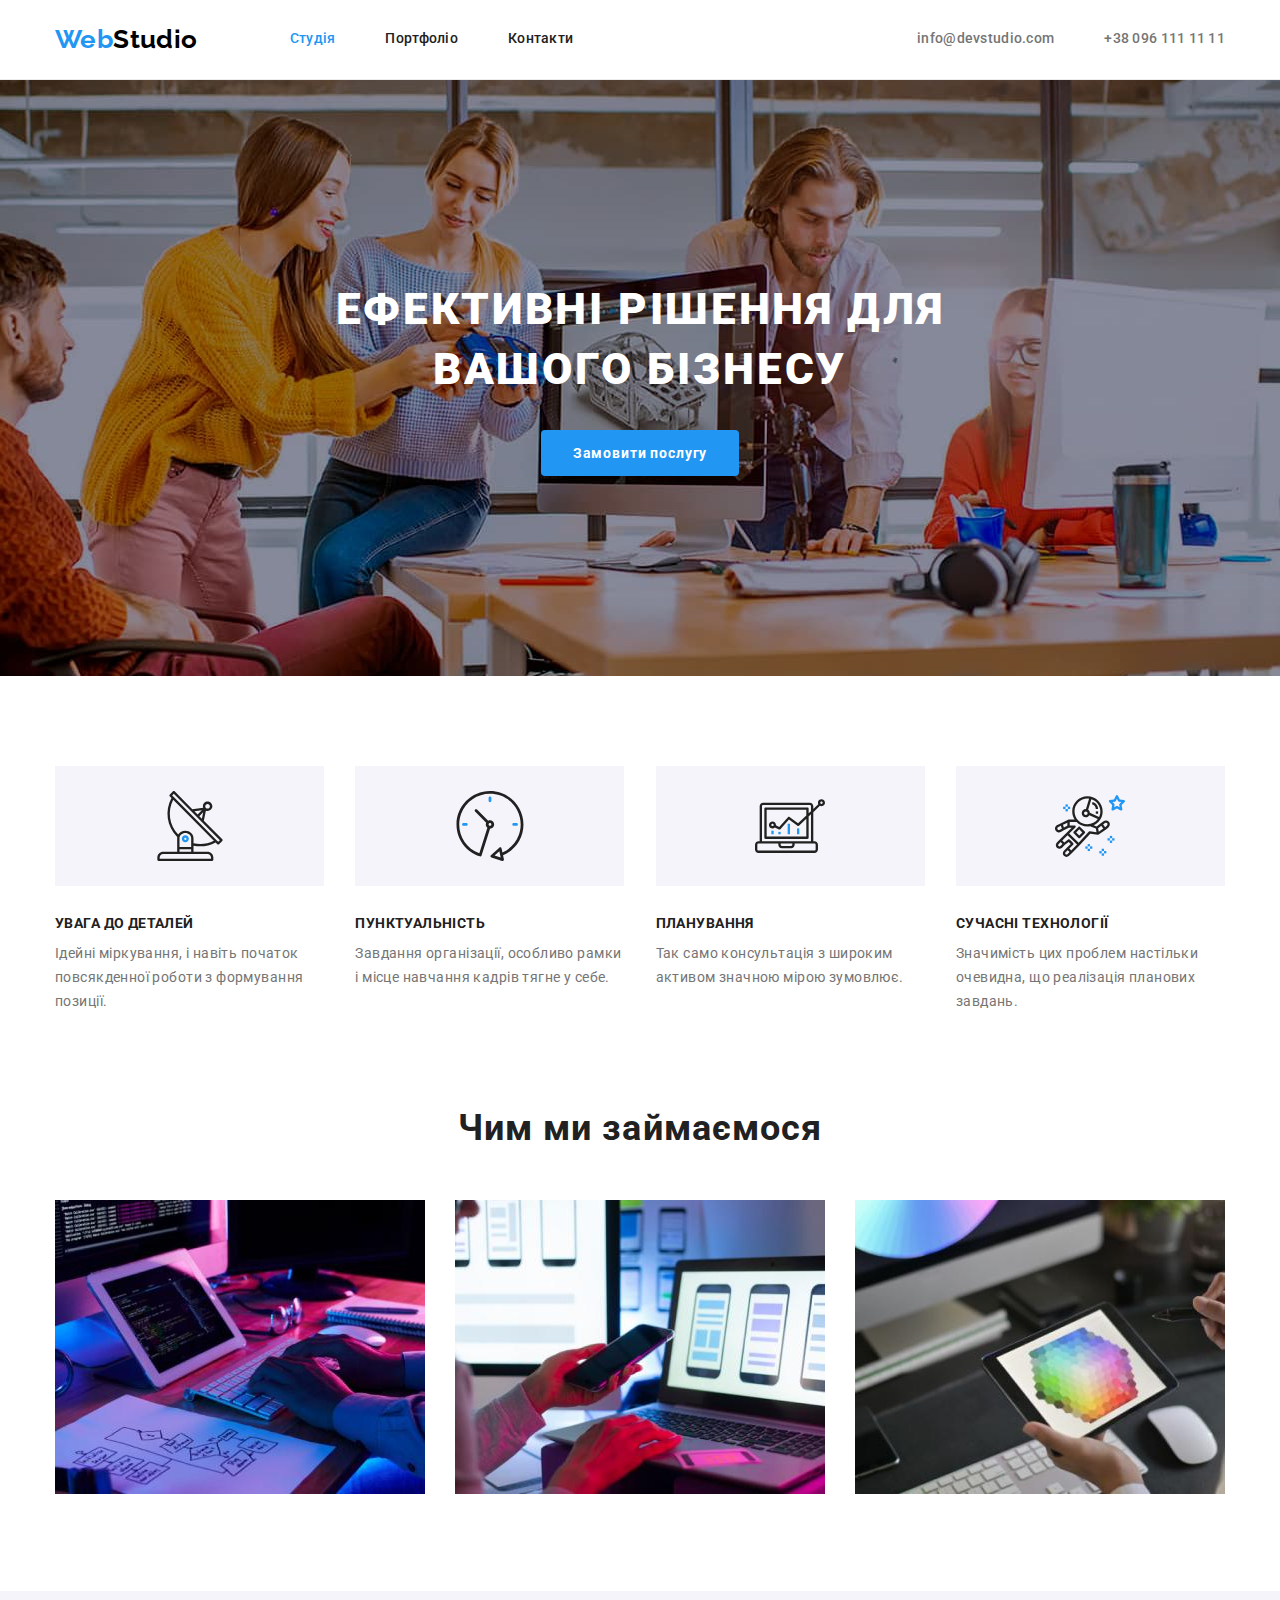
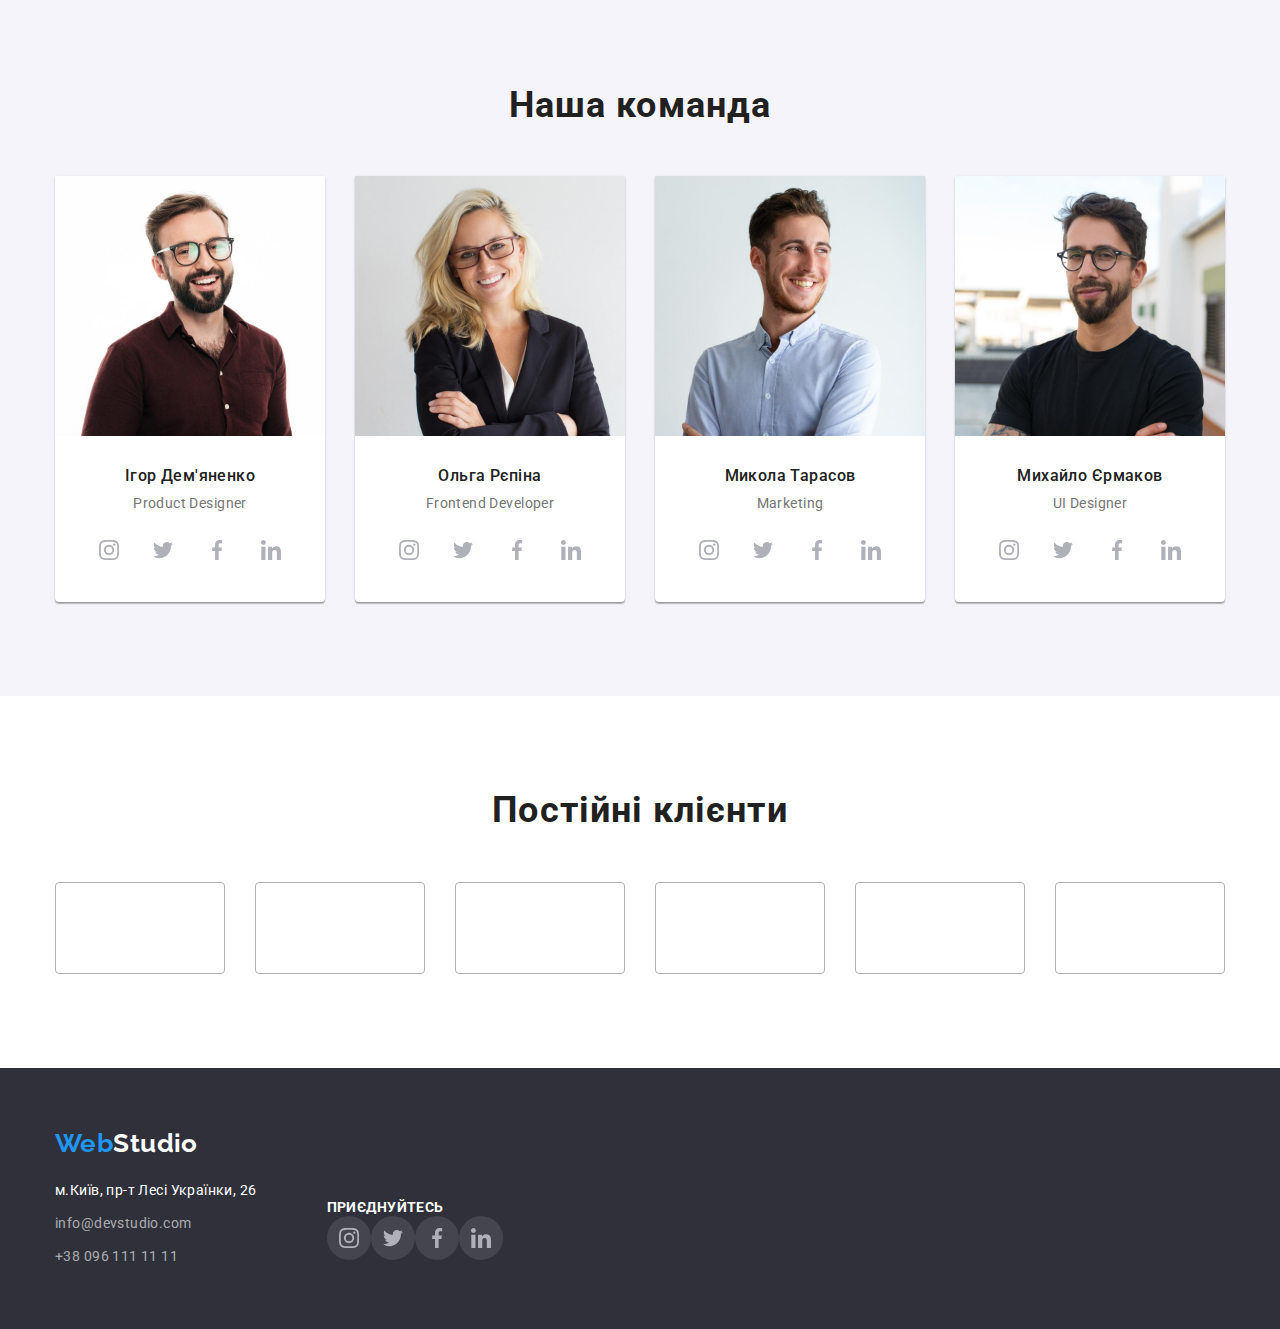
==== index.html @ 4ce7c326 "testing icons" ====
<!DOCTYPE html>
<html lang="uk">
    <head>
        <meta charset="UTF-8">
        <meta http-equiv="X-UA-Compatible" content="IE=edge">
        <meta name="viewport" content="width=device-width, initial-scale=1.0">
        <title>goit-markup-hw-04</title>
        <link rel="stylesheet" href="https://cdnjs.cloudflare.com/ajax/libs/modern-normalize/1.0.0/modern-normalize.min.css" />
        <link rel="stylesheet" href="./css/main.css">
        <link rel="preconnect" href="https://fonts.googleapis.com">
        <link rel="preconnect" href="https://fonts.gstatic.com" crossorigin>
        <link href="https://fonts.googleapis.com/css2?family=Raleway:wght@700&family=Roboto:wght@400;500;700;900&display=swap"
            rel="stylesheet">
    </head>
    <body>
        <header class="page-header">
            <div class="flex-block container">
                <a href="./index.html" class="logo">Web<span>Studio</span></a>
                <nav class="site-nav">
                    <ul class="navigation">
                        <li class="nav-item"><a href="./index.html" class="link active">Студія</a></li>
                        <li class="nav-item"><a href="./portfolio.html" class="link">Портфоліо</a></li>
                        <li class="nav-item"><a href="" class="link">Контакти</a></li>
                    </ul>
                </nav>
                <ul class="contacts">
                    <li class="contacts-item"><a href="mailto:info@devstudio.com" class="link">info@devstudio.com</a></li>
                    <li class="contacts-item"><a href="tel:+380961111111" class="link">+38 096 111 11 11</a></li>
                </ul>
            </div>
        </header>
        <main>
            <section class="hero section">
                <div class="container">
                    <h1 class="hero-title">Ефективні рішення для вашого бізнесу</h1>
                    <button type="button" class="hero-btn">Замовити послугу</button>
                </div>
            </section>
            <section class="features section">
                <div class="container">
                    <h2 class="hidden-title">Особливості</h2>
                    <ul class="flex-block">
                        <li class="features-item">
                            <div class="features-bcg antenna"></div>
                            <h3 class="features-title">УВАГА ДО ДЕТАЛЕЙ</h3>
                            <p class="features-text">Ідейні міркування, і навіть початок повсякденної роботи з формування позиції.</p>
                        </li>
                        <li class="features-item">
                            <div class="features-bcg clock"></div>
                            <h3 class="features-title">ПУНКТУАЛЬНІСТЬ</h3>
                            <p class="features-text">Завдання організації, особливо рамки і місце навчання кадрів тягне у себе.</p>
                        </li>
                        <li class="features-item">
                            <div class="features-bcg diagram"></div>
                            <h3 class="features-title">ПЛАНУВАННЯ</h3>
                            <p class="features-text">Так само консультація з широким активом значною мірою зумовлює.</p>
                        </li>
                        <li class="features-item">
                            <div class="features-bcg astronaut"></div>
                            <h3 class="features-title">СУЧАСНІ ТЕХНОЛОГІЇ</h3>
                            <p class="features-text">Значимість цих проблем настільки очевидна, що реалізація планових завдань.</p>
                        </li>
                    </ul>
                </div>
            </section>
            <section class="worktypes section">
                <div class="container">
                    <h2 class="section-title">Чим ми займаємося</h2>
                    <ul class="flex-block">
                        <li class="worktypes-item">
                            <img src="./images/pic_1.jpg" alt="декстопні додатки" width="370">
                        </li>
                        <li class="worktypes-item">
                            <img src="./images/pic_2.jpg" alt="мобільні додатки" width="370">
                        </li>
                        <li class="worktypes-item">
                            <img src="./images/pic_3.jpg" alt="дизайнерські рішення" width="370">
                        </li>
                    </ul>
                </div>
            </section>
            <section class="team section">
                <div class="container">
                    <h2 class="section-title">Наша команда</h2>
                    <ul class="flex-block">
                        <li class="team-item">
                            <div class="img-wrapper">
                                <img src="./images/ihor.jpg" alt="Ігор Дем'яненко" width="270">
                            </div>
                            <div class="team-content">
                                <h3 class="team-title">Ігор Дем'яненко</h3>
                                <p lang="en" class="team-text">Product Designer</p>
                                <ul class="flex-block">
                                    <li class="social-item">
                                        <a href="" class="social-link">
                                        <svg class="social-icon" width="20" height="20">
                                            <use href="./images/symbol-defs.svg#instagram"></use>
                                        </svg>
                                        </a>
                                    </li>
                                    <li class="social-item">
                                        <a href="" class="social-link">
                                            <svg class="social-icon" width="20" height="20">
                                                <use href="./images/symbol-defs.svg#twitter"></use>
                                            </svg>
                                        </a>
                                    </li>
                                    <li class="social-item">
                                        <a href="" class="social-link">
                                            <svg class="social-icon" width="20" height="20">
                                                <use href="./images/symbol-defs.svg#facebook"></use>
                                            </svg>
                                        </a>
                                    </li>
                                    <li class="social-item">
                                        <a href="" class="social-link">
                                            <svg class="social-icon" width="20" height="20">
                                                <use href="./images/symbol-defs.svg#linkedin"></use>
                                            </svg>
                                        </a>
                                    </li>
                                </ul>
                            </div>    
                        </li>
                        <li class="team-item">
                            <div class="img-wrapper">
                                <img src="./images/olga.jpg" alt="Ольга Рєпіна" width="270">
                            </div>
                            <div class="team-content">
                                <h3 class="team-title">Ольга Рєпіна</h3>
                                <p lang="en" class="team-text">Frontend Developer</p>
                                <ul class="flex-block">
                                    <li class="social-item">
                                        <a href="" class="social-link">
                                            <svg width="20" height="20" class="social-icon">
                                                <use href="./images/symbol-defs.svg#instagram"></use>
                                            </svg>
                                        </a>
                                    </li>
                                    <li class="social-item">
                                        <a href="" class="social-link">
                                            <svg class="social-icon" width="20" height="20">
                                                <use href="./images/symbol-defs.svg#twitter"></use>
                                            </svg>
                                        </a>
                                    </li>
                                    <li class="social-item">
                                        <a href="" class="social-link">
                                            <svg class="social-icon" width="20" height="20">
                                                <use href="./images/symbol-defs.svg#facebook"></use>
                                            </svg>
                                        </a>
                                    </li>
                                    <li class="social-item">
                                        <a href="" class="social-link">
                                            <svg class="social-icon" width="20" height="20">
                                                <use href="./images/symbol-defs.svg#linkedin"></use>
                                            </svg>
                                        </a>
                                    </li>
                                </ul>
                            </div>
                        </li>
                        <li class="team-item">
                            <div class="img-wrapper">
                                <img src="./images/mykola.jpg" alt="Микола Тарасов" width="270">
                            </div>
                            <div class="team-content">
                                <h3 class="team-title">Микола Тарасов</h3>
                                <p lang="en" class="team-text">Marketing</p>
                                <ul class="flex-block">
                                    <li class="social-item">
                                        <a href="" class="social-link">
                                            <svg width="20" height="20" class="social-icon">
                                                <use href="./images/symbol-defs.svg#instagram"></use>
                                            </svg>
                                        </a>
                                    </li>
                                    <li class="social-item">
                                        <a href="" class="social-link">
                                            <svg class="social-icon" width="20" height="20">
                                                <use href="./images/symbol-defs.svg#twitter"></use>
                                            </svg>
                                        </a>
                                    </li>
                                    <li class="social-item">
                                        <a href="" class="social-link">
                                            <svg class="social-icon" width="20" height="20">
                                                <use href="./images/symbol-defs.svg#facebook"></use>
                                            </svg>
                                        </a>
                                    </li>
                                    <li class="social-item">
                                        <a href="" class="social-link">
                                            <svg class="social-icon" width="20" height="20">
                                                <use href="./images/symbol-defs.svg#linkedin"></use>
                                            </svg>
                                        </a>
                                    </li>
                                </ul>
                            </div>
                        </li>
                        <li class="team-item">
                            <div class="img-wrapper">
                                <img src="./images/mykhailo.jpg" alt="Михайло Єрмаков" width="270">
                            </div>
                            <div class="team-content">                                
                                <h3 class="team-title">Михайло Єрмаков</h3>
                                <p lang="en" class="team-text">UI Designer</p>
                                <ul class="flex-block">
                                    <li class="social-item">
                                        <a href="" class="social-link">
                                            <svg width="20" height="20" class="social-icon">
                                                <use href="./images/symbol-defs.svg#instagram"></use>
                                            </svg>
                                        </a>
                                    </li>
                                    <li class="social-item">
                                        <a href="" class="social-link">
                                            <svg class="social-icon" width="20" height="20">
                                                <use href="./images/symbol-defs.svg#twitter"></use>
                                            </svg>
                                        </a>
                                    </li>
                                    <li class="social-item">
                                        <a href="" class="social-link">
                                            <svg class="social-icon" width="20" height="20">
                                                <use href="./images/symbol-defs.svg#facebook"></use>
                                            </svg>
                                        </a>
                                    </li>
                                    <li class="social-item">
                                        <a href="" class="social-link">
                                            <svg class="social-icon" width="20" height="20">
                                                <use href="./images/symbol-defs.svg#linkedin"></use>
                                            </svg>
                                        </a>
                                    </li>
                                </ul>
                            </div>
                        </li>
                    </ul>
                </div>
            </section>
            <section class="clients section">
                <div class="container">
                    <h2 class="section-title">Постійні клієнти</h2>
                    <ul class="flex-block">
                        <li class="clients-item">
                            <a href="" class="clients-link">
                                <svg></svg>
                            </a>
                        </li>
                        <li class="clients-item">
                            <a href="" class="clients-link">
                                <svg></svg>
                            </a>
                        </li>
                        <li class="clients-item">
                            <a href="" class="clients-link">
                                <svg></svg>
                            </a>
                        </li>
                        <li class="clients-item">
                            <a href="" class="clients-link">
                                <svg></svg>
                            </a>
                        </li>
                        <li class="clients-item">
                            <a href="" class="clients-link">
                                <svg></svg>
                            </a>
                        </li>
                        <li class="clients-item">
                            <a href="" class="clients-link">
                                <svg></svg>
                            </a>
                        </li>
                    </ul>
                </div>
            </section>
        </main>
        <footer class="page-footer">
            <div class="container">
                <div class="adr-block">
                    <a href="./index.html" class="logo">Web<span>Studio</span></a>
                    <address class="adr">
                        <ul>
                            <li class="adr-item"><a href="https://goo.gl/maps/JgUuiA2P2E3TJJDB6" class="adr-link" rel="noopener noopener nofollow">м.Київ, пр-т Лесі Українки, 26</a></li>
                            <li class="adr-item"><a href="mailto:info@devstudio.com" class="contact-link">info@devstudio.com</a></li>
                            <li class="adr-item"><a href="tel:+380961111111" class="contact-link">+38 096 111 11 11</a></li>
                        </ul>
                    </address>
                </div>
                <div class="join-block">
                    <h2 class="join-title">Приєднуйтесь</h2>
                    <ul class="flex-block">
                        <li class="social-item">
                            <a href="" class="social-link">
                                <svg width="20" height="20" class="social-icon">
                                    <use href="./images/symbol-defs.svg#instagram"></use>
                                </svg>
                            </a>
                        </li>
                        <li class="social-item">
                            <a href="" class="social-link">
                                <svg class="social-icon" width="20" height="20">
                                    <use href="./images/symbol-defs.svg#twitter"></use>
                                </svg>
                            </a>
                        </li>
                        <li class="social-item">
                            <a href="" class="social-link">
                                <svg class="social-icon" width="20" height="20">
                                    <use href="./images/symbol-defs.svg#facebook"></use>
                                </svg>
                            </a>
                        </li>
                        <li class="social-item">
                            <a href="" class="social-link">
                                <svg class="social-icon" width="20" height="20">
                                    <use href="./images/symbol-defs.svg#linkedin"></use>
                                </svg>
                            </a>
                        </li>
                    </ul>
                </div>
            </div>    
        </footer>
    </body>
</html>
---- css/main.css ----
:root {
    --main-color:#757575;
    --title-color: #212121;
    --accent-color: #2196F3;
    --white-color: #ffffff;
    --secondary-bcg: #F5F4FA;
    --black-color: #000000;
    --footer-bcg: #2F303A;
    --hero-overlay: rgba(47, 48, 58, 0.4);
    --btn-hover: #188CE8;
    --header-line: #ECECEC;
    --cards-line: #EEEEEE;
    --footer-contact: rgba(255, 255, 255, 0.6);
    --logo-icons: #AFB1B8;
    --footer-links: rgba(255, 255, 255, 0.1);
}

body {
    font-family: Roboto, Montserrat, DM Sans, sans-serif;
    color: var(--main-color);
    background-color: var(--white-color);
    font-size: 14px;
    letter-spacing: 0.03em;
    box-sizing: border-box;
}

h1, h2, h3, h4, h5, h6, p, ul {
    list-style: none;
    padding: 0;
    margin: 0;
}

.link {
    text-decoration: none;
    color: inherit;
}

.container {
    width: 1200px;
    margin: 0 auto;
    padding: 0 15px;
}

.section {
    padding: 94px 0;
}

.page-header .container {
    align-items: center;
    justify-content: center;
    padding: 24px 0;
}

.page-header{
    border-bottom: 1px solid var(--header-line);
}

.logo span {
    color: var(--black-color);
}

.logo {
    color: var(--accent-color);
    text-decoration: none;
    font-family: Raleway, sans-serif;
    font-size: 26px;
    font-weight: 700;
    line-height: 1.19;
}

.site-nav {
    margin-left: 92px;
}

.navigation {
    display: flex;
}

.nav-item {
    color: var(--title-color);
    font-weight: 500;
    line-height: 1.14;
    letter-spacing: 0.02em;
}

.nav-item .link, 
.contactas-item .link{
    padding: 32px 0;
}
.nav-item:not(:last-child),
.contacts-item:not(:last-child) {
    margin-right: 50px;
}
.nav-item .link:hover, .link:focus, .link.active, 
.contacts-item .link:hover, .link:focus, .link.active{
    color: var(--accent-color);
}

.contacts {
    display: flex;
    margin-left: 344px;
    color: var(--main-color);
    font-weight: 500;
    line-height: 1.14;
    letter-spacing: 0.02em;
}

.hero {
    background-image: url(../images/hero-bcg.jpg),
    linear-gradient(var(--hero-overlay), var(--hero-overlay));
    background-position: center;
    background-repeat: no-repeat;
    padding: 200px 20px;
}

.hero .container {
    text-align: center;
    margin: 0 auto;
    max-width: 696px;
}

.hero-title {
    color: var(--white-color);
    font-weight: 900;
    font-size: 44px;
    line-height: 1.36;
    letter-spacing: 0.06em;
    text-transform: uppercase;
    text-align: center;
    margin: 0 auto;
    max-width: 696px;
}

.hero-btn {
    background-color: var(--accent-color);
    color: var(--white-color);
    font-family: Roboto, Montserrat, DM Sans, sans-serif;
    font-weight: 700;
    line-height: 1.88;
    letter-spacing: 0.06em;
    cursor: pointer;
    box-shadow: 0px 4px 4px rgba(0, 0, 0, 0.15);
    border-radius: 4px;
    border: none;
    padding: 10px 32px;
    margin-top: 30px;
}

.hero-btn:hover {
    background-color: var(--btn-hover);
}

.hidden-title{
    visibility: hidden;
    margin-bottom: -28px;
}

.section-title {
    color: var(--title-color);
    font-weight: 700;
    font-size: 36px;
    line-height: 1.16;
    text-align: center;
    letter-spacing: 0.03em;
    margin-bottom: 50px;
}

.features .flex-block {
    justify-content: space-between;
}

.worktypes-item:not(:last-child),
.team-item:not(:last-child) {
    margin-right: 30px;
}

.flex-block {
    display: flex;
    justify-content: center;
}

.features {
    padding-bottom: 0;
}

.features-bcg{
    background-color: var(--secondary-bcg);
    width: 100%;
    height: 120px;
    background-repeat: no-repeat;
    background-position: center;
}
 
.features-bcg.antenna {
    background-image: url(../images/antenna.svg);
}

.features-bcg.clock {
    background-image: url(../images/clock.svg);
}

.features-bcg.diagram {
    background-image: url(../images/diagram.svg);
}

.features-bcg.astronaut {
    background-image: url(../images/astronaut.svg);
}

.features-title {
    color: var(--title-color);
    font-weight: 700;
    font-size: 14px;
    line-height: 1.14;
    text-transform: uppercase;
    margin-top: 30px;
    margin-bottom: 10px;
}

.features-text {
    line-height: 1.71; 
}

.features-item {
    width: 23%;
}

.team {
    background-color: var(--secondary-bcg);
}

.team-item {
    width: 270px;
    background-color: var(--white-color);
    box-shadow: 0px 1px 3px rgba(0, 0, 0, 0.12), 0px 1px 1px rgba(0, 0, 0, 0.14), 0px 2px 1px rgba(0, 0, 0, 0.2);
    border-radius: 0px 0px 4px 4px;
}

.team-title {
    color: var(--title-color);
    font-weight: 500;
    font-size: 16px;
    line-height: 1.19;
    text-align: center;
}

.team-text {
    line-height: 1.19;
    text-align: center;
    margin: 10px auto 16px;
}

.team .flex-block {
    justify-content: space-between;
}

.team-content {
    padding: 30px 32px;
}

.social-link {
    display: flex;
    align-items: center;
    justify-content: center;
    width: 44px;
    height: 44px;
}

.social-link:hover, .social-item:focus {
    background-color: var(--accent-color);
    border-radius: 50%;
    border: none;
}

.social-icon {
    display: inline-block;
    fill: var(--white-color);
}

.clients .flex-block {
    justify-content: space-between;
}

.clients-link {
    padding: 16px 32px;
    border: 1px solid var(--logo-icons);
    border-radius: 4px;
    /*temporary*/
    width: 170px;
    height: 92px;
    display: block;
}

.logo-bcg:hover, .logo-bcg:focus {
    border-color: var(--accent-color);
}

.page-footer {
    background-color: var(--footer-bcg);
    padding: 60px 0;
}

.page-footer .container {
    display: flex;
}

.page-footer .logo {
    margin-bottom: 20px;
    display: inherit;
}

.page-footer span {
    color: var(--white-color);
}

.adr {
    font-style: normal;
    line-height: 1.71;
}

.adr-item:not(:last-child) {
    margin-bottom: 9px;
}

.adr-link {
    color: var(--white-color);
    text-decoration: none;
}

.contact-link {
    color: rgba(255, 255, 255, 0.6);
    text-decoration: none;
}

.adr-block {
    margin-right: 70px;
}
.join-block {
    margin-top: 72px;
}

.join-block .social-link {
    background-color: var(--footer-links);
    border-radius: 50%;
}

.join-title {
    font-weight: 700;
    font-size: 14px;
    line-height: 1.14;
    text-transform: uppercase;
    color: var(--white-color);
}

.filter-item:not(:last-child) {
    margin-right: 8px;
}

.filter-btn {
    color: var(--title-color);
    background-color: var(--secondary-bcg);
    border-radius: 4px;
    font-size: 16px;
    font-weight: 500;
    line-height: 1.62;
    letter-spacing: 0.03em;
    border: none;
    padding: 6px 22px;
}

.filter-btn:hover, .filter-btn:focus {
    color: var(--white-color);
    background-color: var(--accent-color);
    box-shadow: 0px 3px 1px rgba(0, 0, 0, 0.1), 0px 1px 2px rgba(0, 0, 0, 0.08), 0px 2px 2px rgba(0, 0, 0, 0.12);
    border-radius: 4px;
    cursor: pointer;
}

.cards {
    margin-top: 50px;
    flex-wrap: wrap;
}

.cards-item {
    margin-right: 30px;
    margin-bottom: 30px;
    width: 370px;
}

.cards-item:nth-child(3n) {
    margin-right: 0;
}

.cards-item:hover {
    box-shadow: 0px 1px 1px rgba(0, 0, 0, 0.12), 0px 4px 4px rgba(0, 0, 0, 0.06), 1px 4px 6px rgba(0, 0, 0, 0.16);
}

.img-wrapper {
    font-size: 0;
}

.cards-content {
    padding: 20px 24px;
    border: 1px solid var(--cards-line);
    border-top: none;
}

.portfolio-title {
    color: var(--title-color);
    font-weight: 700;
    font-size: 18px;
    line-height: 2;
    letter-spacing: 0.06em;
}

.portfolio-text {
    color: var(--main-color);
    line-height: 1.88;
    font-size: 16px;
}
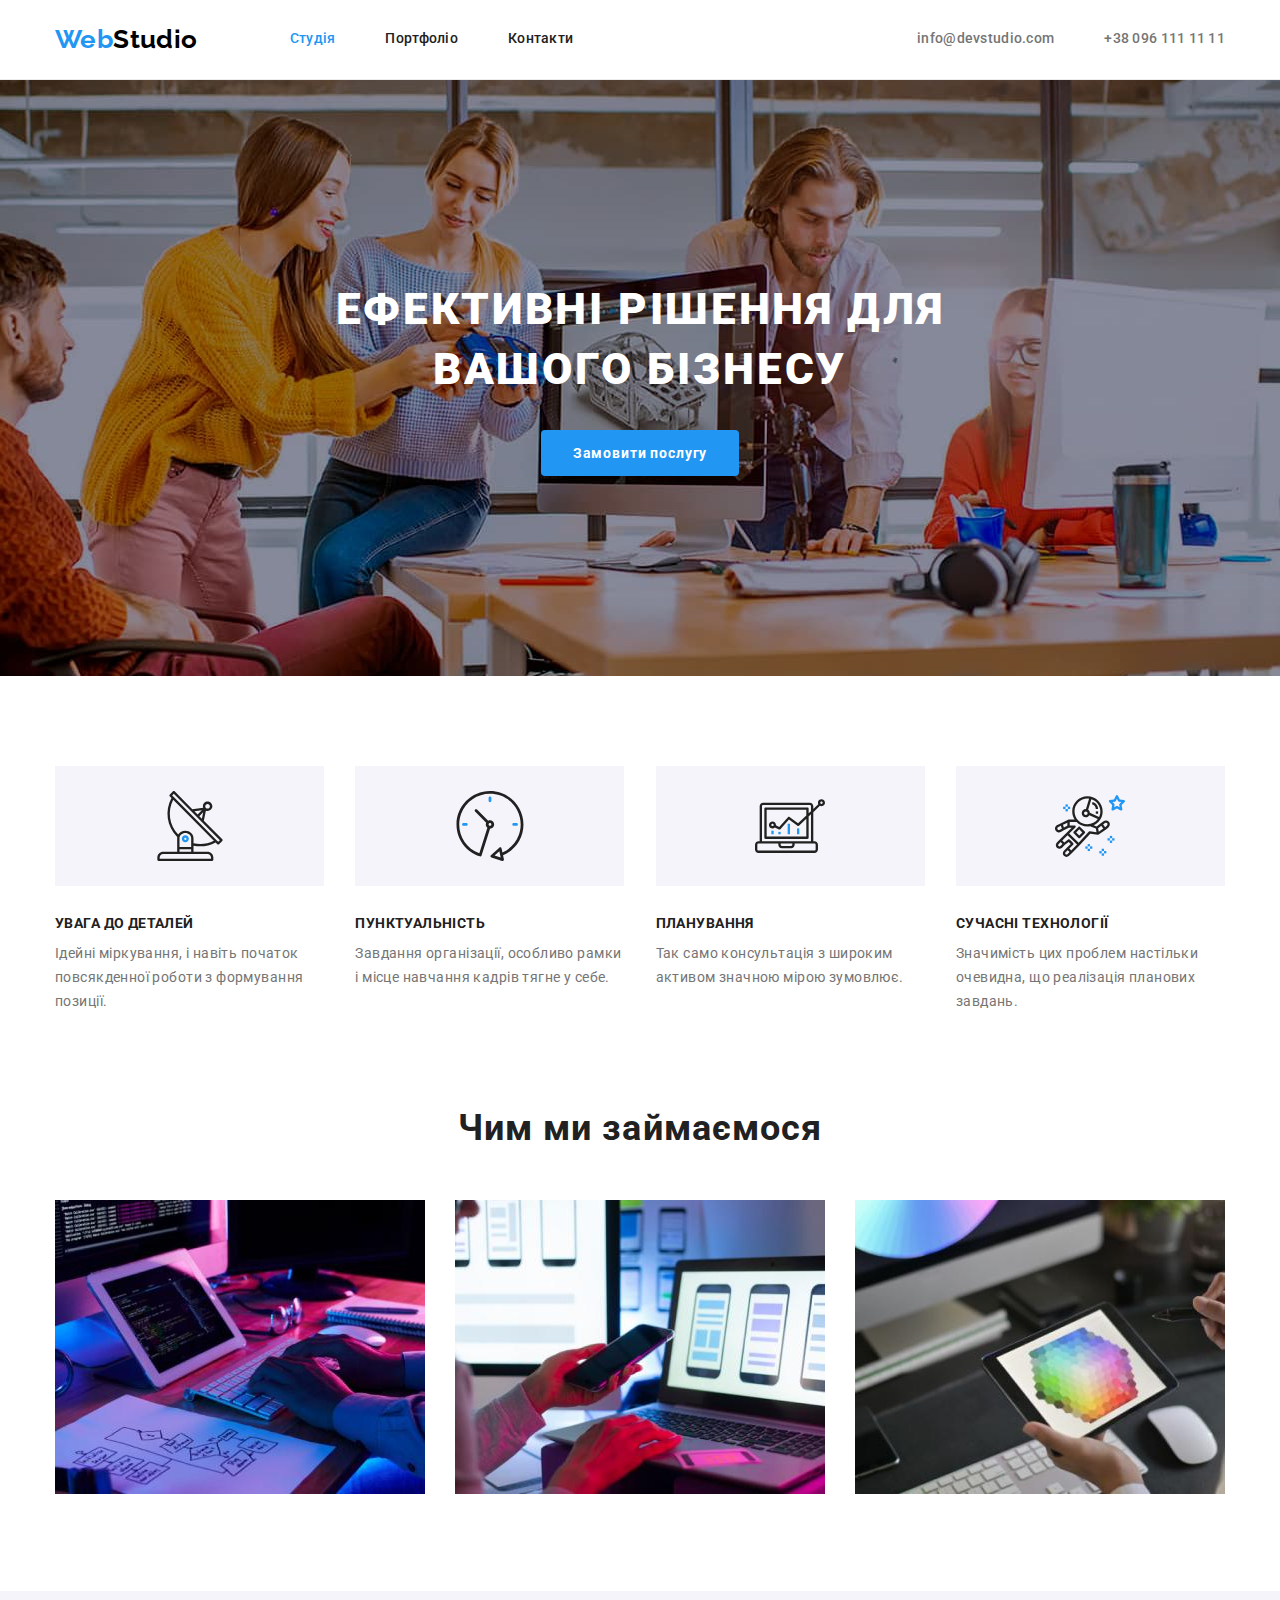
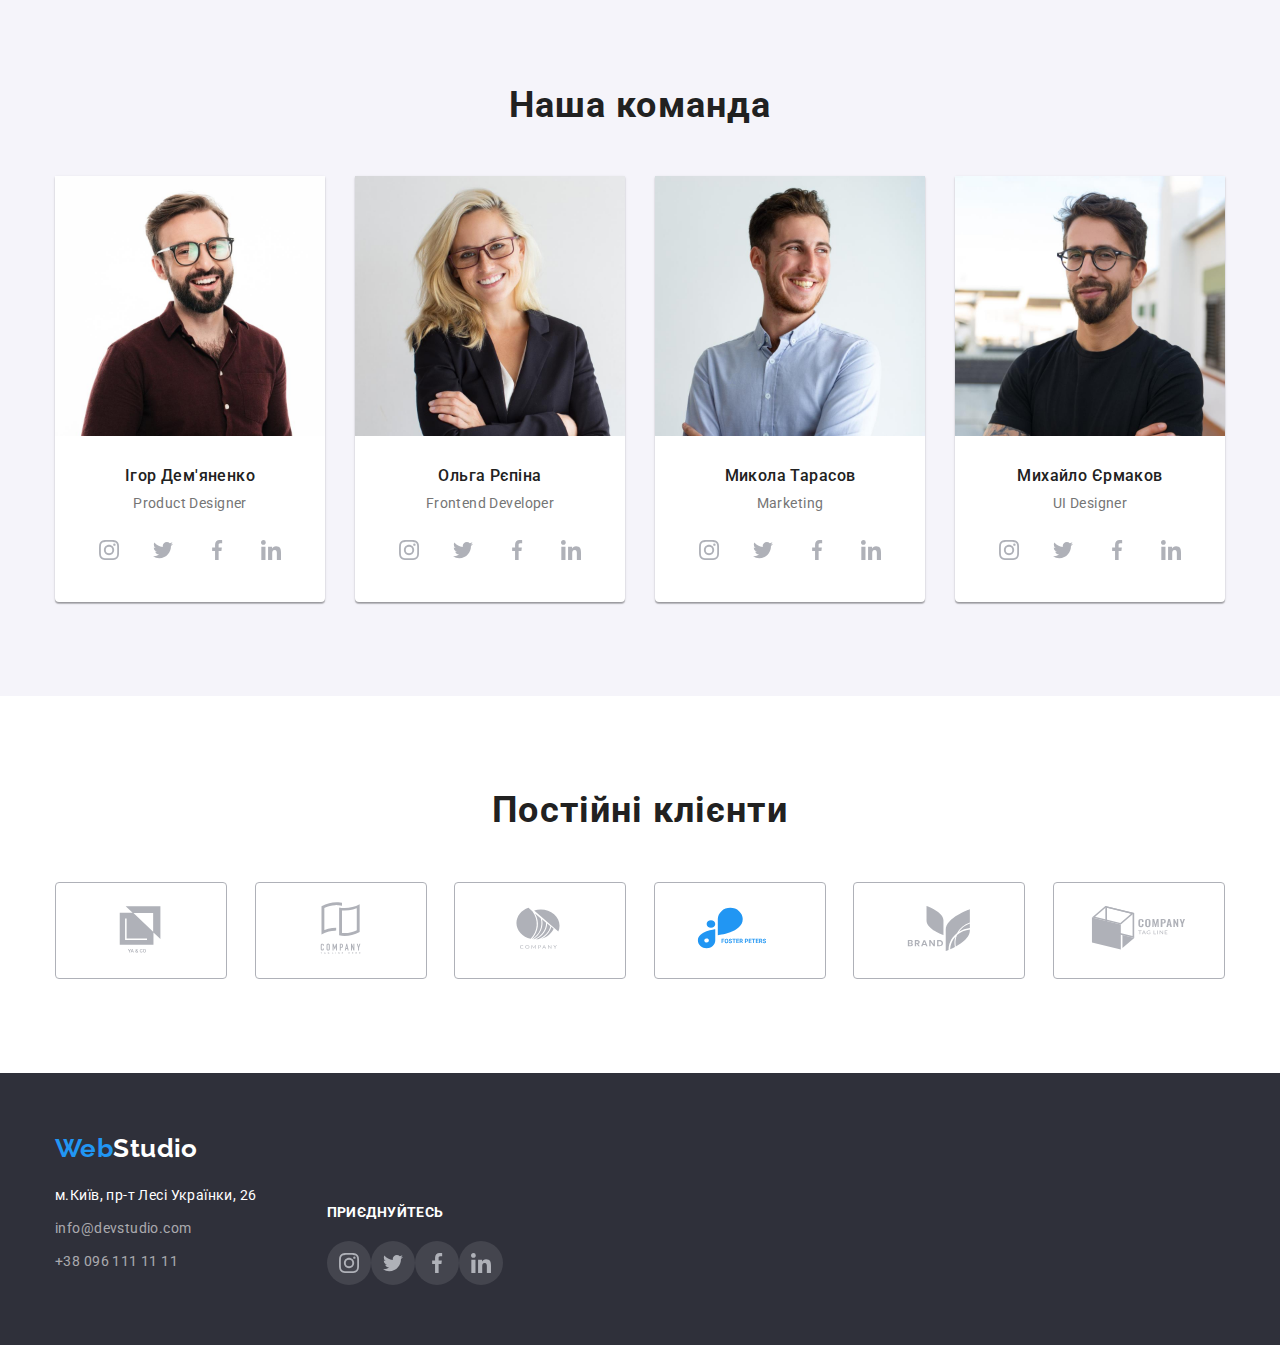
==== commit 8450da73: "testing icons" ====
--- a/index.html
+++ b/index.html
@@ -248,32 +248,44 @@
                     <ul class="flex-block">
                         <li class="clients-item">
                             <a href="" class="clients-link">
-                                <svg></svg>
-                            </a>
-                        </li>
-                        <li class="clients-item">
-                            <a href="" class="clients-link">
-                                <svg></svg>
-                            </a>
-                        </li>
-                        <li class="clients-item">
-                            <a href="" class="clients-link">
-                                <svg></svg>
-                            </a>
-                        </li>
-                        <li class="clients-item">
-                            <a href="" class="clients-link">
-                                <svg></svg>
-                            </a>
-                        </li>
-                        <li class="clients-item">
-                            <a href="" class="clients-link">
-                                <svg></svg>
-                            </a>
-                        </li>
-                        <li class="clients-item">
-                            <a href="" class="clients-link">
-                                <svg></svg>
+                                <svg class="clients-icon" width="106" height="60">
+                                    <use href="./images/symbol-defs.svg#logo1"></use>
+                                </svg>
+                            </a>
+                        </li>
+                        <li class="clients-item">
+                            <a href="" class="clients-link">
+                                <svg class="clients-icon" width="106" height="60">
+                                    <use href="./images/symbol-defs.svg#logo2"></use>
+                                </svg>
+                            </a>
+                        </li>
+                        <li class="clients-item">
+                            <a href="" class="clients-link">
+                                <svg class="clients-icon" width="106" height="60">
+                                    <use href="./images/symbol-defs.svg#logo3"></use>
+                                </svg>
+                            </a>
+                        </li>
+                        <li class="clients-item">
+                            <a href="" class="clients-link">
+                                <svg class="clients-icon" width="106" height="60">
+                                    <use href="./images/symbol-defs.svg#logo4"></use>
+                                </svg>
+                            </a>
+                        </li>
+                        <li class="clients-item">
+                            <a href="" class="clients-link">
+                                <svg class="clients-icon" width="106" height="60">
+                                    <use href="./images/symbol-defs.svg#logo5"></use>
+                                </svg>
+                            </a>
+                        </li>
+                        <li class="clients-item">
+                            <a href="" class="clients-link">
+                                <svg class="clients-icon" width="106" height="60">
+                                    <use href="./images/symbol-defs.svg#logo6"></use>
+                                </svg>
                             </a>
                         </li>
                     </ul>
--- a/css/main.css
+++ b/css/main.css
@@ -272,6 +272,10 @@
     border: none;
 }
 
+.social-link:not(:last-child) {
+    margin-right: 10px; 
+}
+
 .social-icon {
     display: inline-block;
     fill: var(--white-color);
@@ -285,14 +289,15 @@
     padding: 16px 32px;
     border: 1px solid var(--logo-icons);
     border-radius: 4px;
-    /*temporary*/
-    width: 170px;
-    height: 92px;
     display: block;
 }
 
-.logo-bcg:hover, .logo-bcg:focus {
+.clients-link:hover, .logo-clients-link:focus {
     border-color: var(--accent-color);
+}
+
+.clients-icon:hover, .clients-link:focus {
+    fill: var(--accent-color);
 }
 
 .page-footer {
@@ -350,6 +355,7 @@
     line-height: 1.14;
     text-transform: uppercase;
     color: var(--white-color);
+    margin-bottom: 20px;
 }
 
 .filter-item:not(:last-child) {
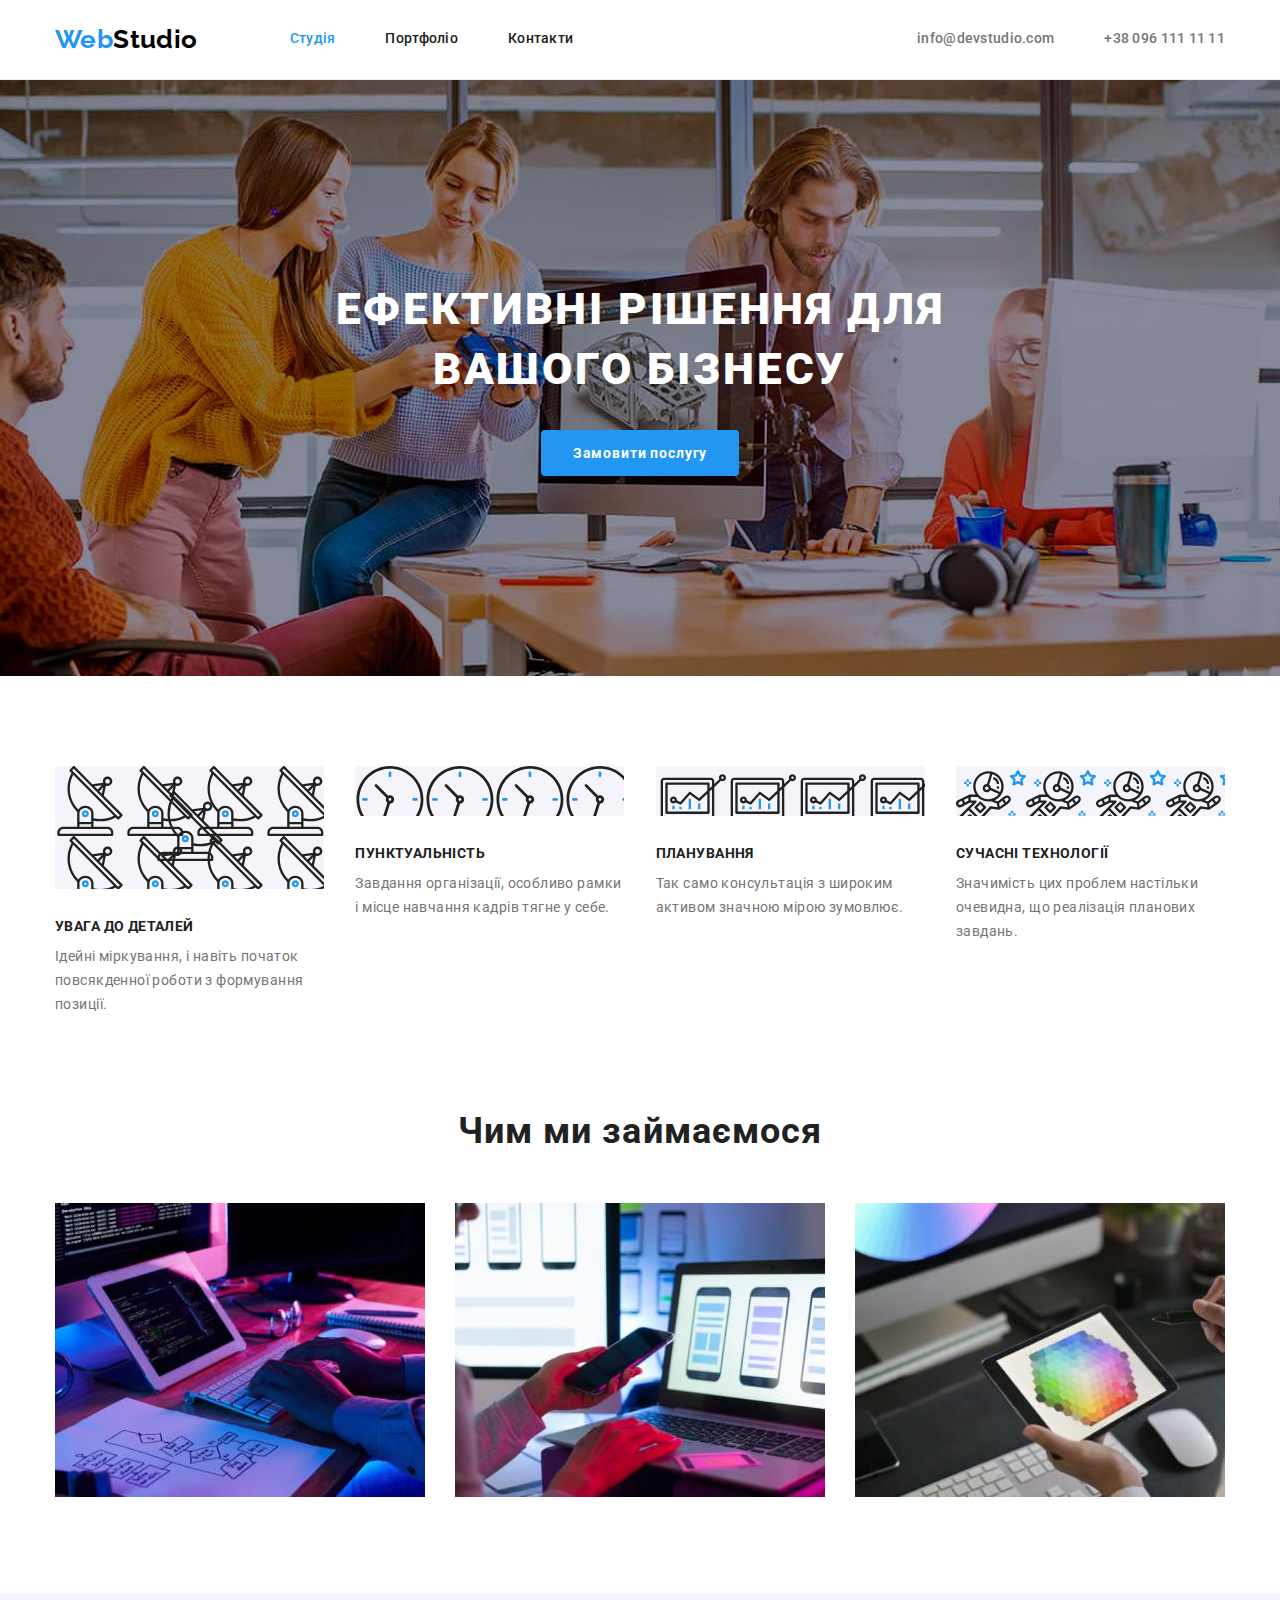
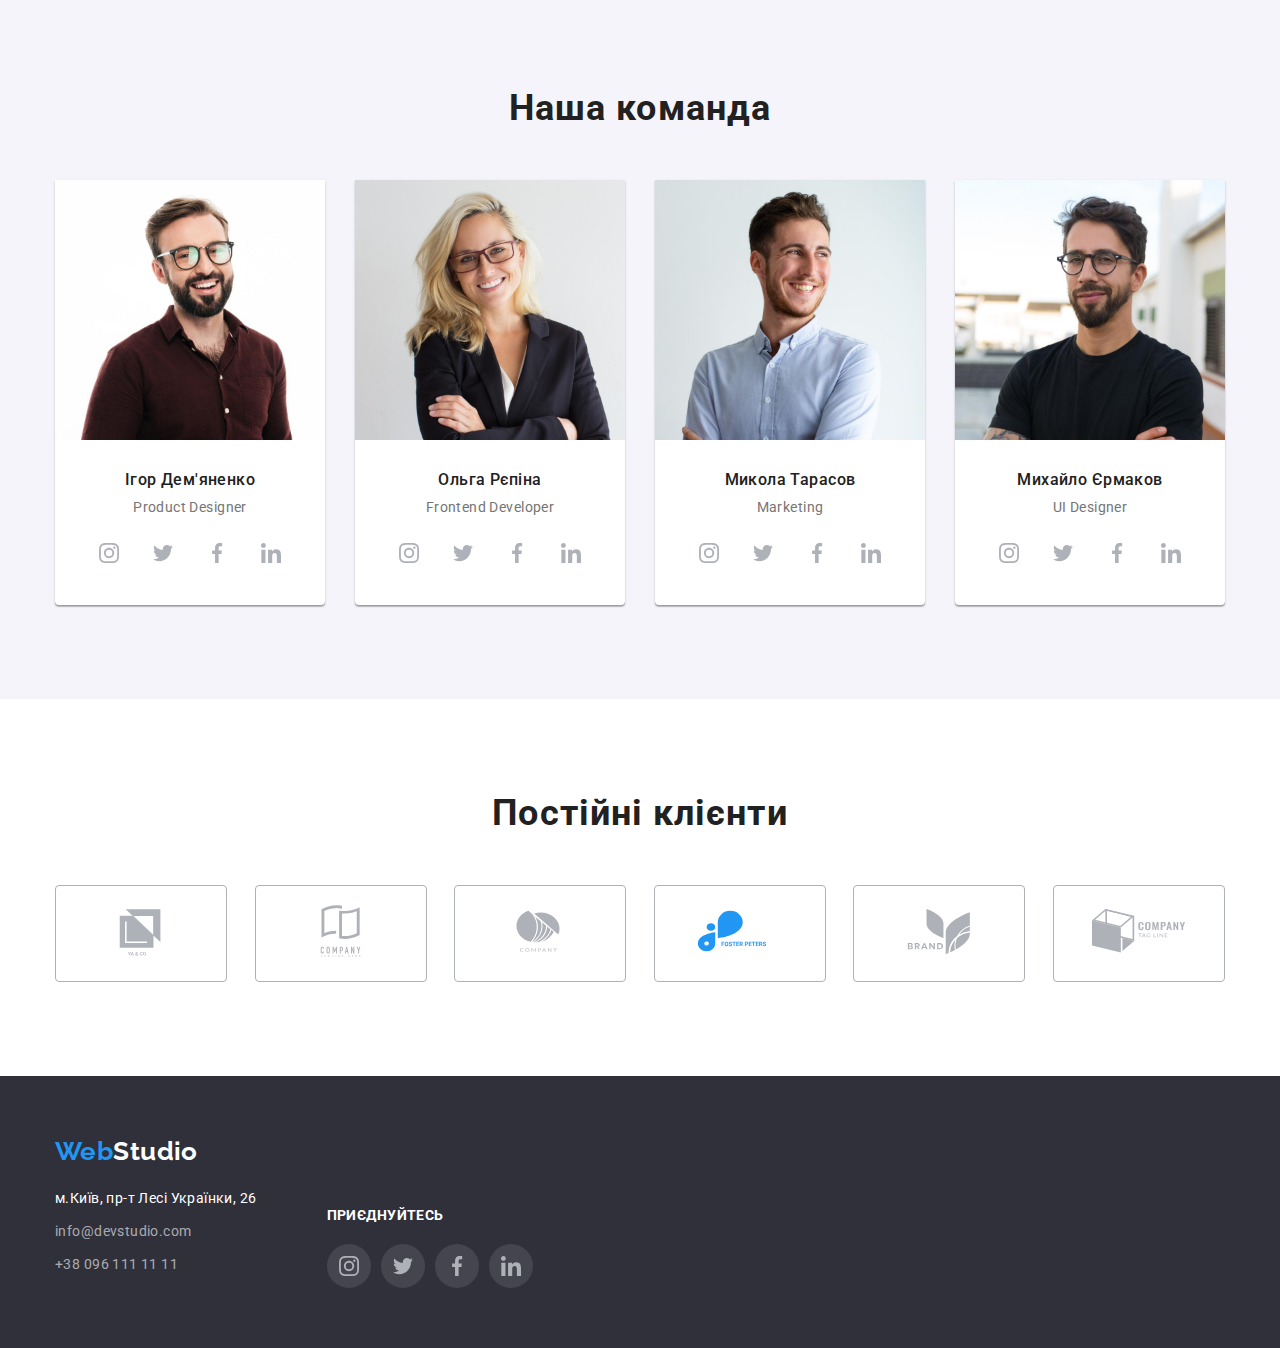
==== commit 8ea83e3c: "Icons testing" ====
--- a/index.html
+++ b/index.html
@@ -41,7 +41,11 @@
                     <h2 class="hidden-title">Особливості</h2>
                     <ul class="flex-block">
                         <li class="features-item">
-                            <div class="features-bcg antenna"></div>
+                            <div class="features-bcg antenna">
+                                <svg class="features-icon" width="70" height="70">
+                                    <use href="./images/symbol-defs.svg#antenna"></use>
+                                </svg>
+                            </div>
                             <h3 class="features-title">УВАГА ДО ДЕТАЛЕЙ</h3>
                             <p class="features-text">Ідейні міркування, і навіть початок повсякденної роботи з формування позиції.</p>
                         </li>
--- a/css/main.css
+++ b/css/main.css
@@ -185,10 +185,7 @@
 
 .features-bcg{
     background-color: var(--secondary-bcg);
-    width: 100%;
-    height: 120px;
-    background-repeat: no-repeat;
-    background-position: center;
+    padding: 25px 100px;
 }
  
 .features-bcg.antenna {
@@ -266,14 +263,10 @@
     height: 44px;
 }
 
-.social-link:hover, .social-item:focus {
+.social-link:hover, .social-link:focus {
     background-color: var(--accent-color);
     border-radius: 50%;
     border: none;
-}
-
-.social-link:not(:last-child) {
-    margin-right: 10px; 
 }
 
 .social-icon {
@@ -344,9 +337,17 @@
     margin-top: 72px;
 }
 
+.join-block .social-item:not(:last-child) {
+    margin-right: 10px;
+}
+
 .join-block .social-link {
     background-color: var(--footer-links);
     border-radius: 50%;
+}
+
+.join-block .social-link:hover, .join-block .social-link:focus {
+    background-color: var(--accent-color);
 }
 
 .join-title {
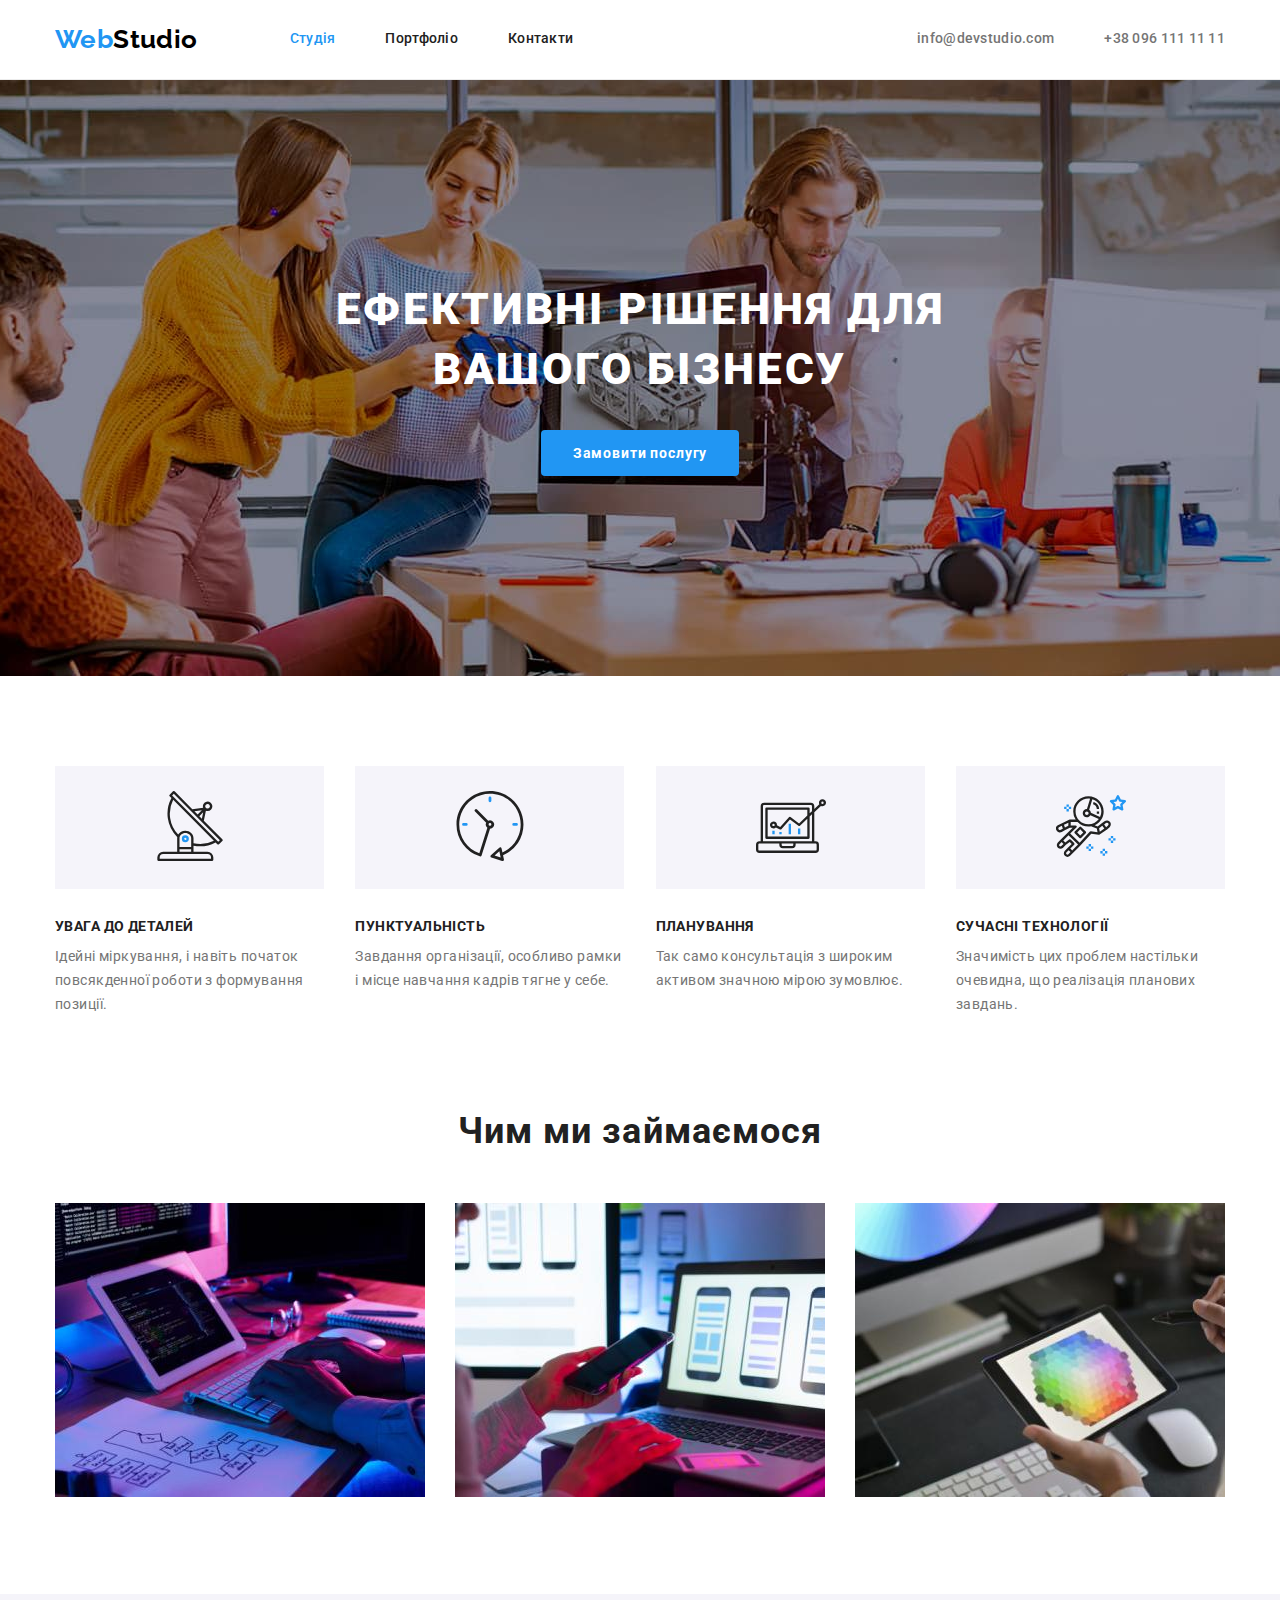
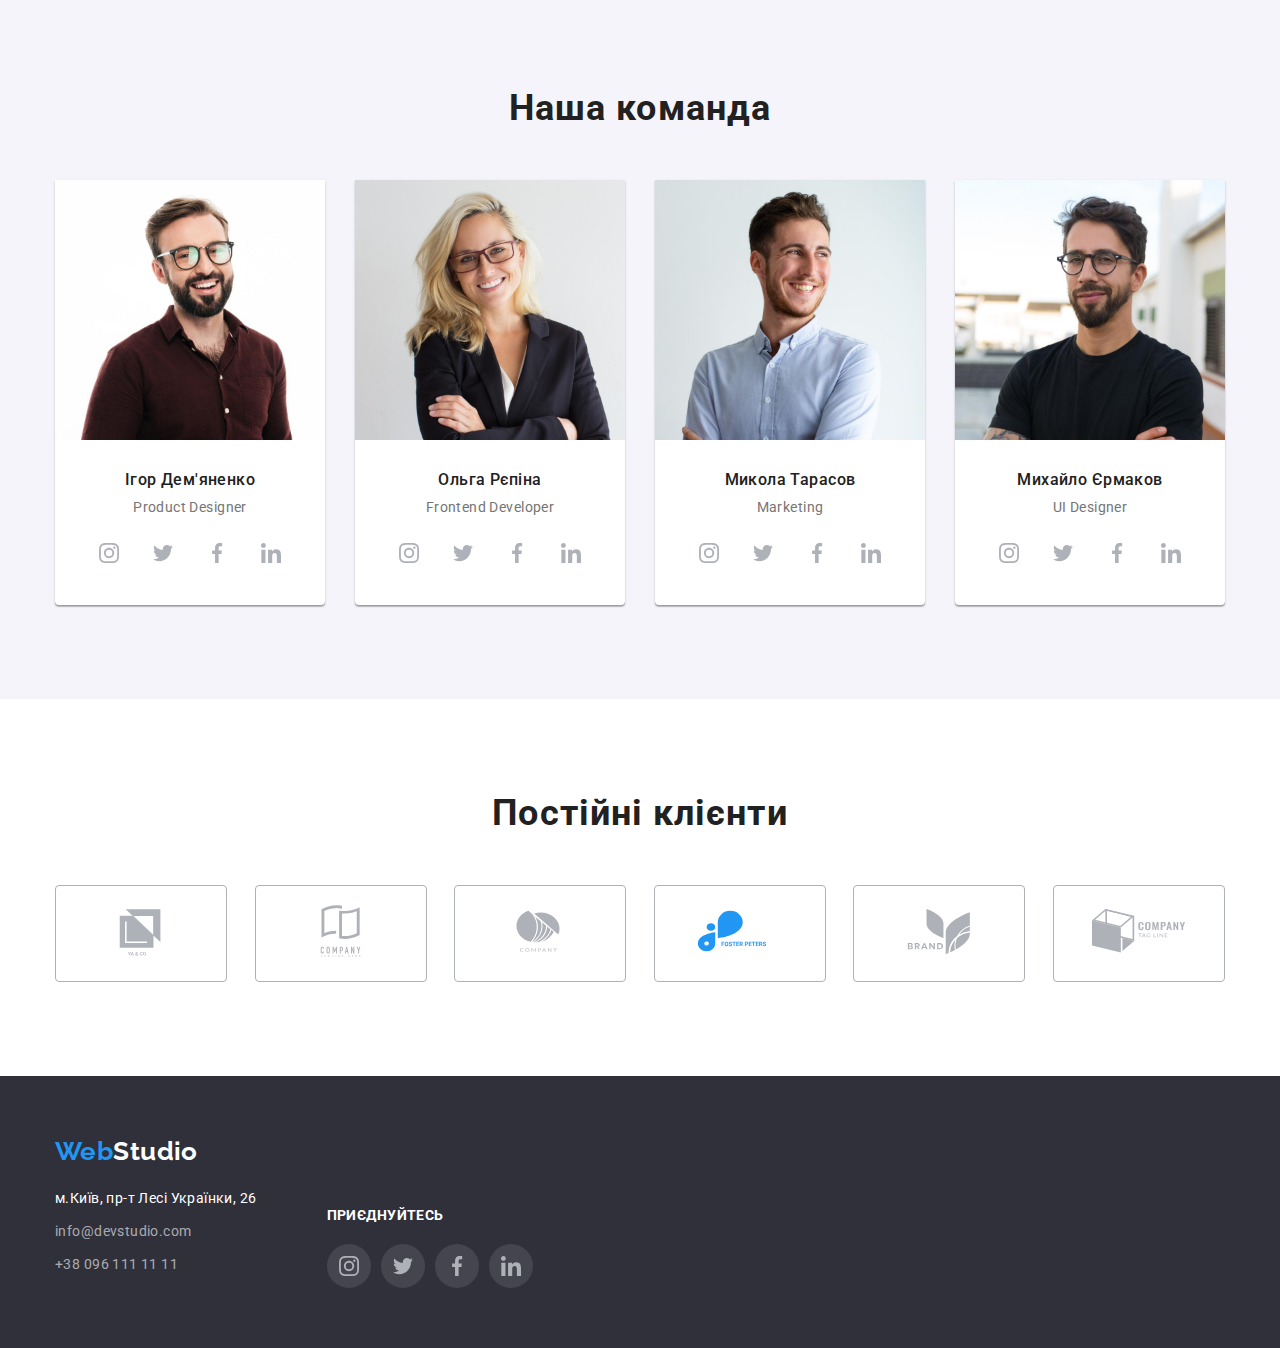
==== commit 4ea2afd6: "icons testing" ====
--- a/index.html
+++ b/index.html
@@ -41,7 +41,7 @@
                     <h2 class="hidden-title">Особливості</h2>
                     <ul class="flex-block">
                         <li class="features-item">
-                            <div class="features-bcg antenna">
+                            <div class="features-bcg">
                                 <svg class="features-icon" width="70" height="70">
                                     <use href="./images/symbol-defs.svg#antenna"></use>
                                 </svg>
@@ -50,17 +50,29 @@
                             <p class="features-text">Ідейні міркування, і навіть початок повсякденної роботи з формування позиції.</p>
                         </li>
                         <li class="features-item">
-                            <div class="features-bcg clock"></div>
+                            <div class="features-bcg">
+                                <svg class="features-icon" width="70" height="70">
+                                    <use href="./images/symbol-defs.svg#clock"></use>
+                                </svg>
+                            </div>
                             <h3 class="features-title">ПУНКТУАЛЬНІСТЬ</h3>
                             <p class="features-text">Завдання організації, особливо рамки і місце навчання кадрів тягне у себе.</p>
                         </li>
                         <li class="features-item">
-                            <div class="features-bcg diagram"></div>
+                            <div class="features-bcg">
+                                <svg class="features-icon" width="70" height="70">
+                                    <use href="./images/symbol-defs.svg#diagram"></use>
+                                </svg>
+                            </div>
                             <h3 class="features-title">ПЛАНУВАННЯ</h3>
                             <p class="features-text">Так само консультація з широким активом значною мірою зумовлює.</p>
                         </li>
                         <li class="features-item">
-                            <div class="features-bcg astronaut"></div>
+                            <div class="features-bcg">
+                                <svg class="features-icon" width="70" height="70">
+                                    <use href="./images/symbol-defs.svg#astronaut"></use>
+                                </svg>
+                            </div>
                             <h3 class="features-title">СУЧАСНІ ТЕХНОЛОГІЇ</h3>
                             <p class="features-text">Значимість цих проблем настільки очевидна, що реалізація планових завдань.</p>
                         </li>
--- a/css/main.css
+++ b/css/main.css
@@ -187,22 +187,6 @@
     background-color: var(--secondary-bcg);
     padding: 25px 100px;
 }
- 
-.features-bcg.antenna {
-    background-image: url(../images/antenna.svg);
-}
-
-.features-bcg.clock {
-    background-image: url(../images/clock.svg);
-}
-
-.features-bcg.diagram {
-    background-image: url(../images/diagram.svg);
-}
-
-.features-bcg.astronaut {
-    background-image: url(../images/astronaut.svg);
-}
 
 .features-title {
     color: var(--title-color);
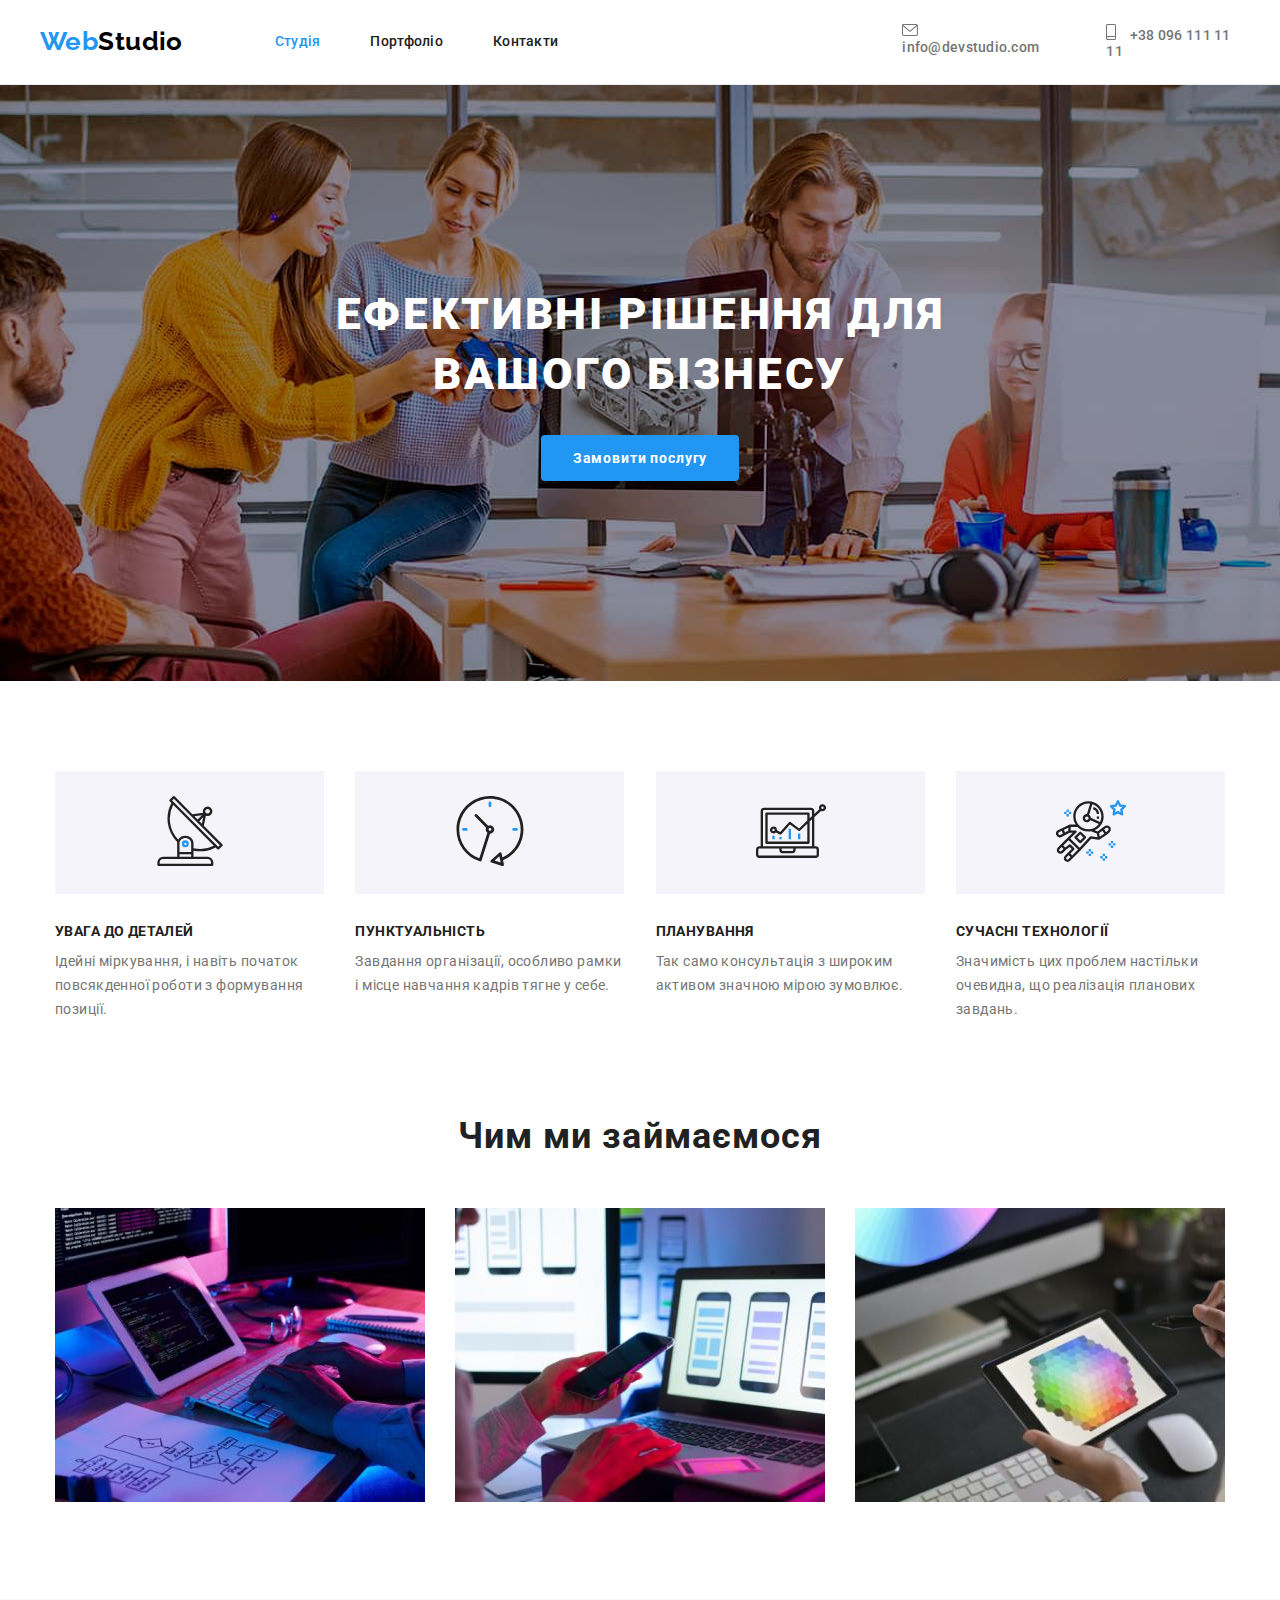
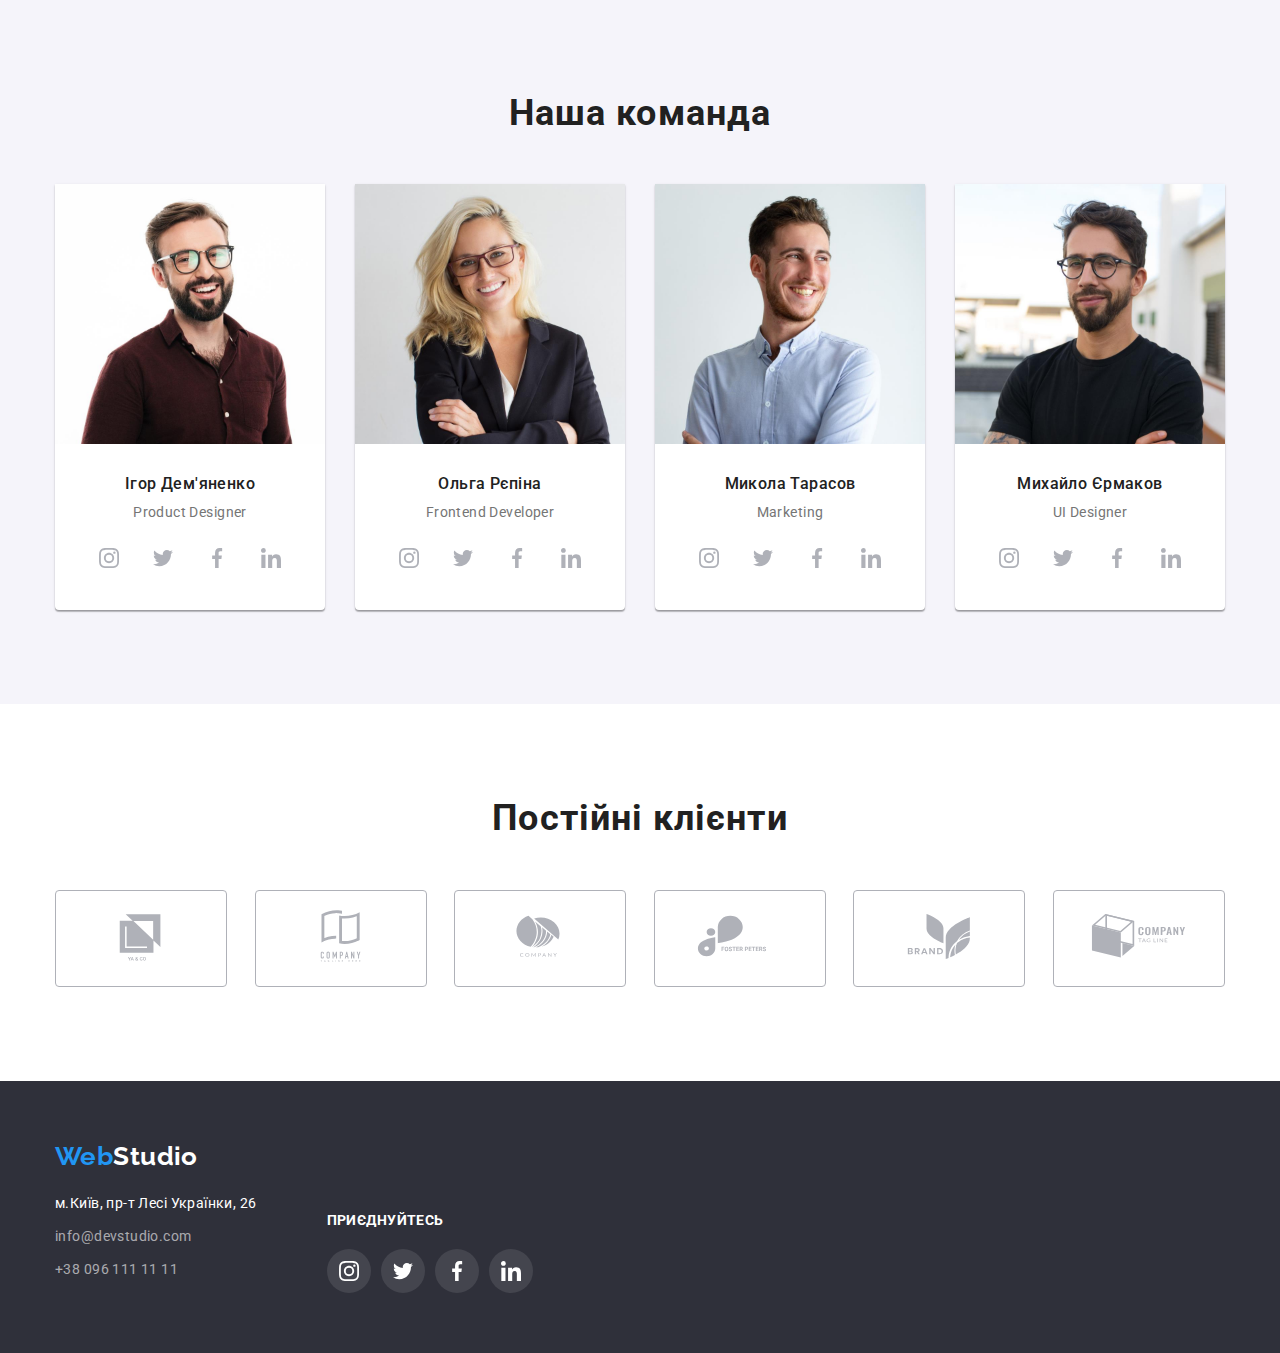
==== commit 87328ee8: "Add icons" ====
--- a/index.html
+++ b/index.html
@@ -24,8 +24,20 @@
                     </ul>
                 </nav>
                 <ul class="contacts">
-                    <li class="contacts-item"><a href="mailto:info@devstudio.com" class="link">info@devstudio.com</a></li>
-                    <li class="contacts-item"><a href="tel:+380961111111" class="link">+38 096 111 11 11</a></li>
+                    <li class="contacts-item">
+                        <a href="mailto:info@devstudio.com" class="link">
+                            <svg class="contacts-icon" width="16" height="12">
+                                <use href="./images/symbol-defs.svg#envelope"></use>
+                            </svg>
+                            info@devstudio.com</a>
+                    </li>
+                    <li class="contacts-item">
+                        <a href="tel:+380961111111" class="link">
+                            <svg class="contacts-icon" width="10" height="16">
+                                <use href="./images/symbol-defs.svg#smartphone"></use>
+                            </svg>
+                            +38 096 111 11 11</a>
+                    </li>
                 </ul>
             </div>
         </header>
--- a/css/main.css
+++ b/css/main.css
@@ -105,6 +105,15 @@
     letter-spacing: 0.02em;
 }
 
+.contacts-icon {
+    fill: var(--main-color);
+    margin-right: 10px;
+}
+
+.contacts-icon:hover, .contacts-icon:focus {
+    fill: var(--accent-color);
+}
+
 .hero {
     background-image: url(../images/hero-bcg.jpg),
     linear-gradient(var(--hero-overlay), var(--hero-overlay));
@@ -253,9 +262,13 @@
     border: none;
 }
 
-.social-icon {
+.team .social-icon {
     display: inline-block;
-    fill: var(--white-color);
+    fill: var(--logo-icons);
+}
+
+.team .social-icon:hover, .social-icon:focus {
+    fill: var(--white-color)
 }
 
 .clients .flex-block {
@@ -269,8 +282,12 @@
     display: block;
 }
 
-.clients-link:hover, .logo-clients-link:focus {
+.clients-link:hover, .clients-link:focus {
     border-color: var(--accent-color);
+}
+
+.clients-icon {
+    fill: var(--logo-icons);
 }
 
 .clients-icon:hover, .clients-link:focus {
@@ -332,6 +349,10 @@
 
 .join-block .social-link:hover, .join-block .social-link:focus {
     background-color: var(--accent-color);
+}
+
+.join-block .social-icon {
+    fill: var(--white-color);
 }
 
 .join-title {
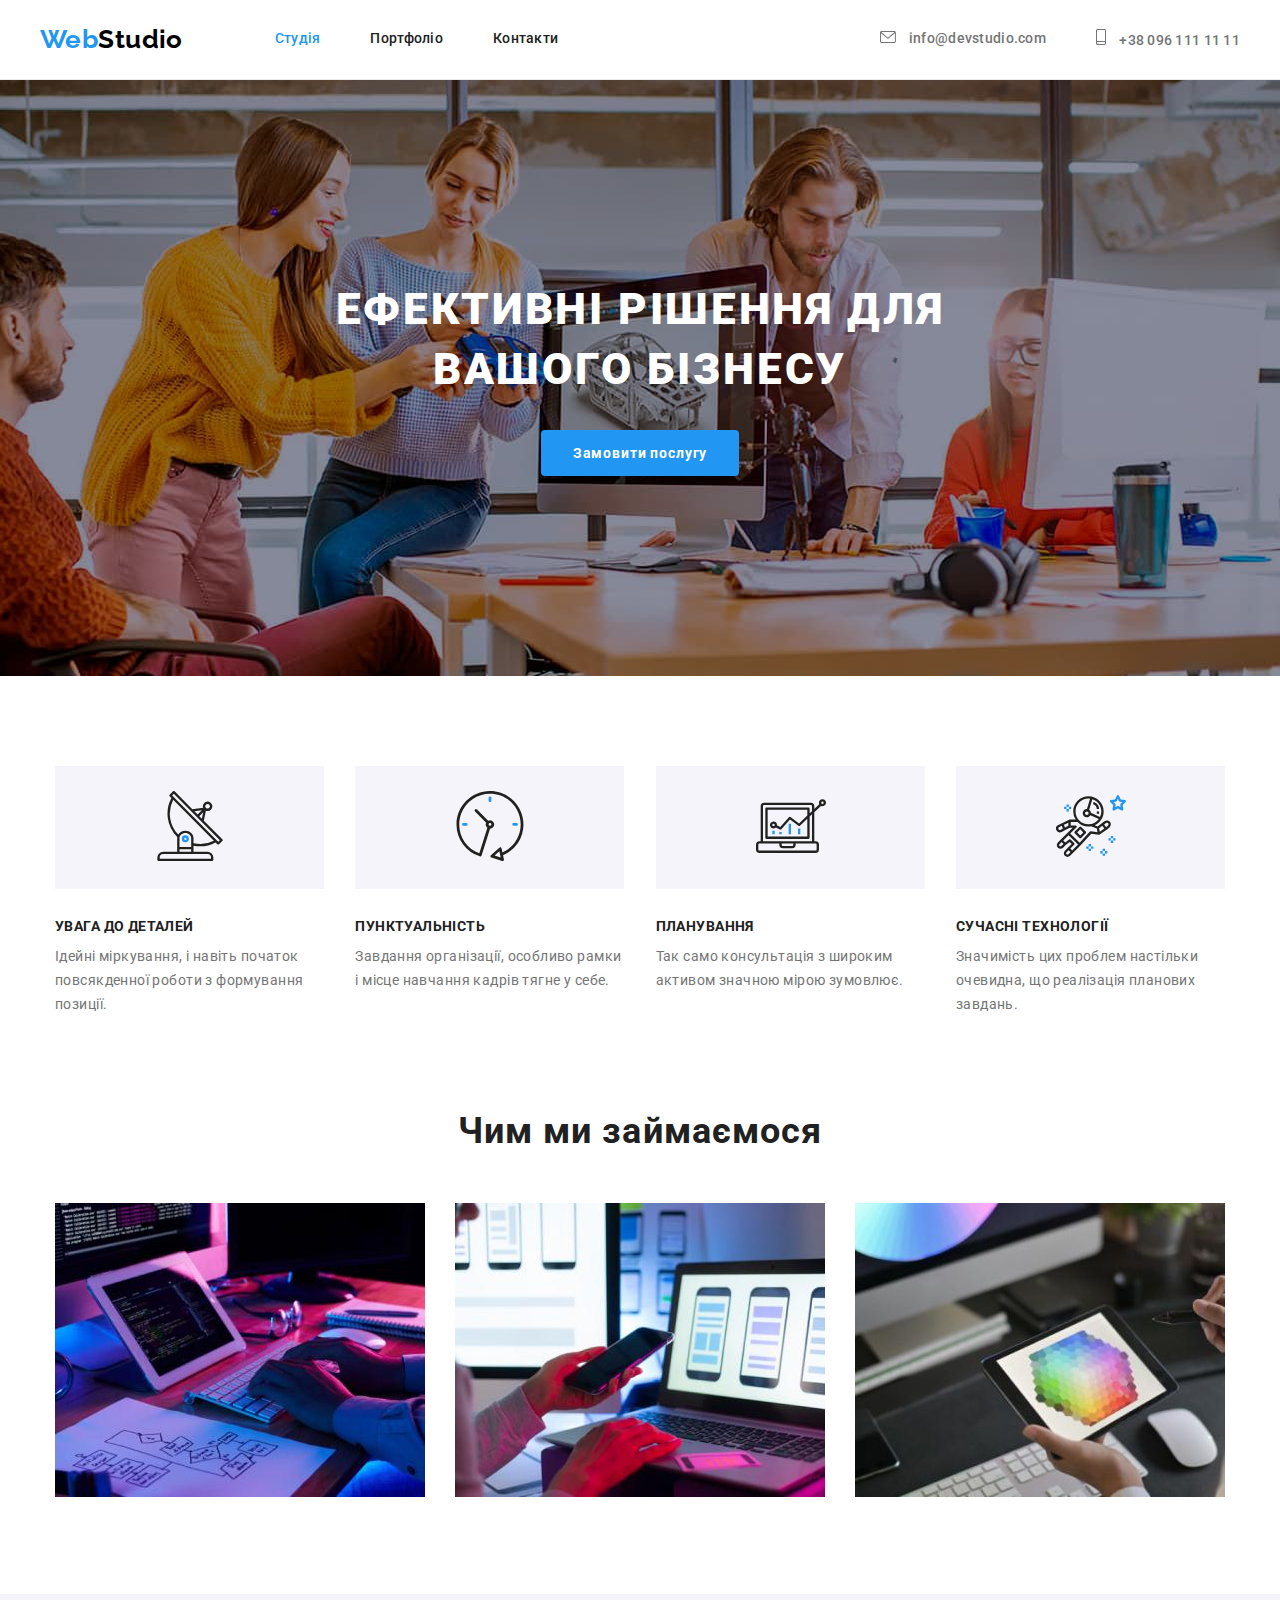
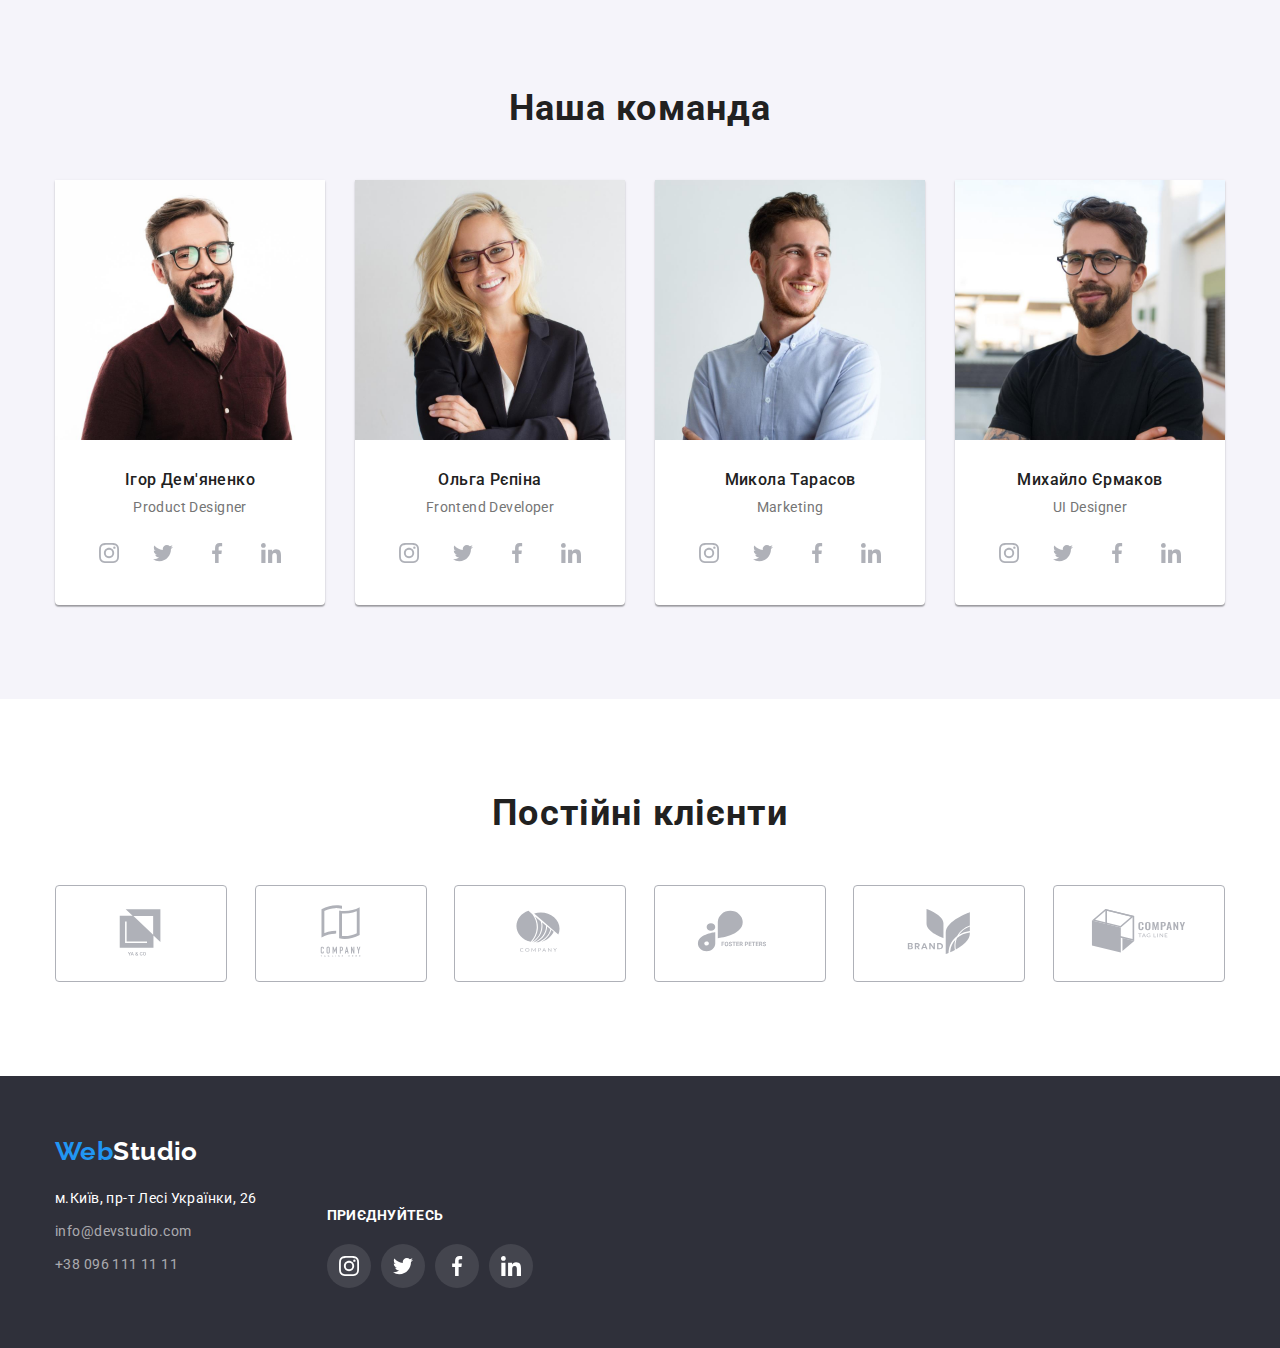
==== commit a6f257ec: "Add header corrections" ====
--- a/index.html
+++ b/index.html
@@ -25,14 +25,14 @@
                 </nav>
                 <ul class="contacts">
                     <li class="contacts-item">
-                        <a href="mailto:info@devstudio.com" class="link">
+                        <a href="mailto:info@devstudio.com" class="link"> 
                             <svg class="contacts-icon" width="16" height="12">
                                 <use href="./images/symbol-defs.svg#envelope"></use>
                             </svg>
                             info@devstudio.com</a>
                     </li>
                     <li class="contacts-item">
-                        <a href="tel:+380961111111" class="link">
+                        <a href="tel:+380961111111" class="link"> 
                             <svg class="contacts-icon" width="10" height="16">
                                 <use href="./images/symbol-defs.svg#smartphone"></use>
                             </svg>
--- a/css/main.css
+++ b/css/main.css
@@ -98,7 +98,8 @@
 
 .contacts {
     display: flex;
-    margin-left: 344px;
+    align-items: center;
+    margin-left: auto;
     color: var(--main-color);
     font-weight: 500;
     line-height: 1.14;
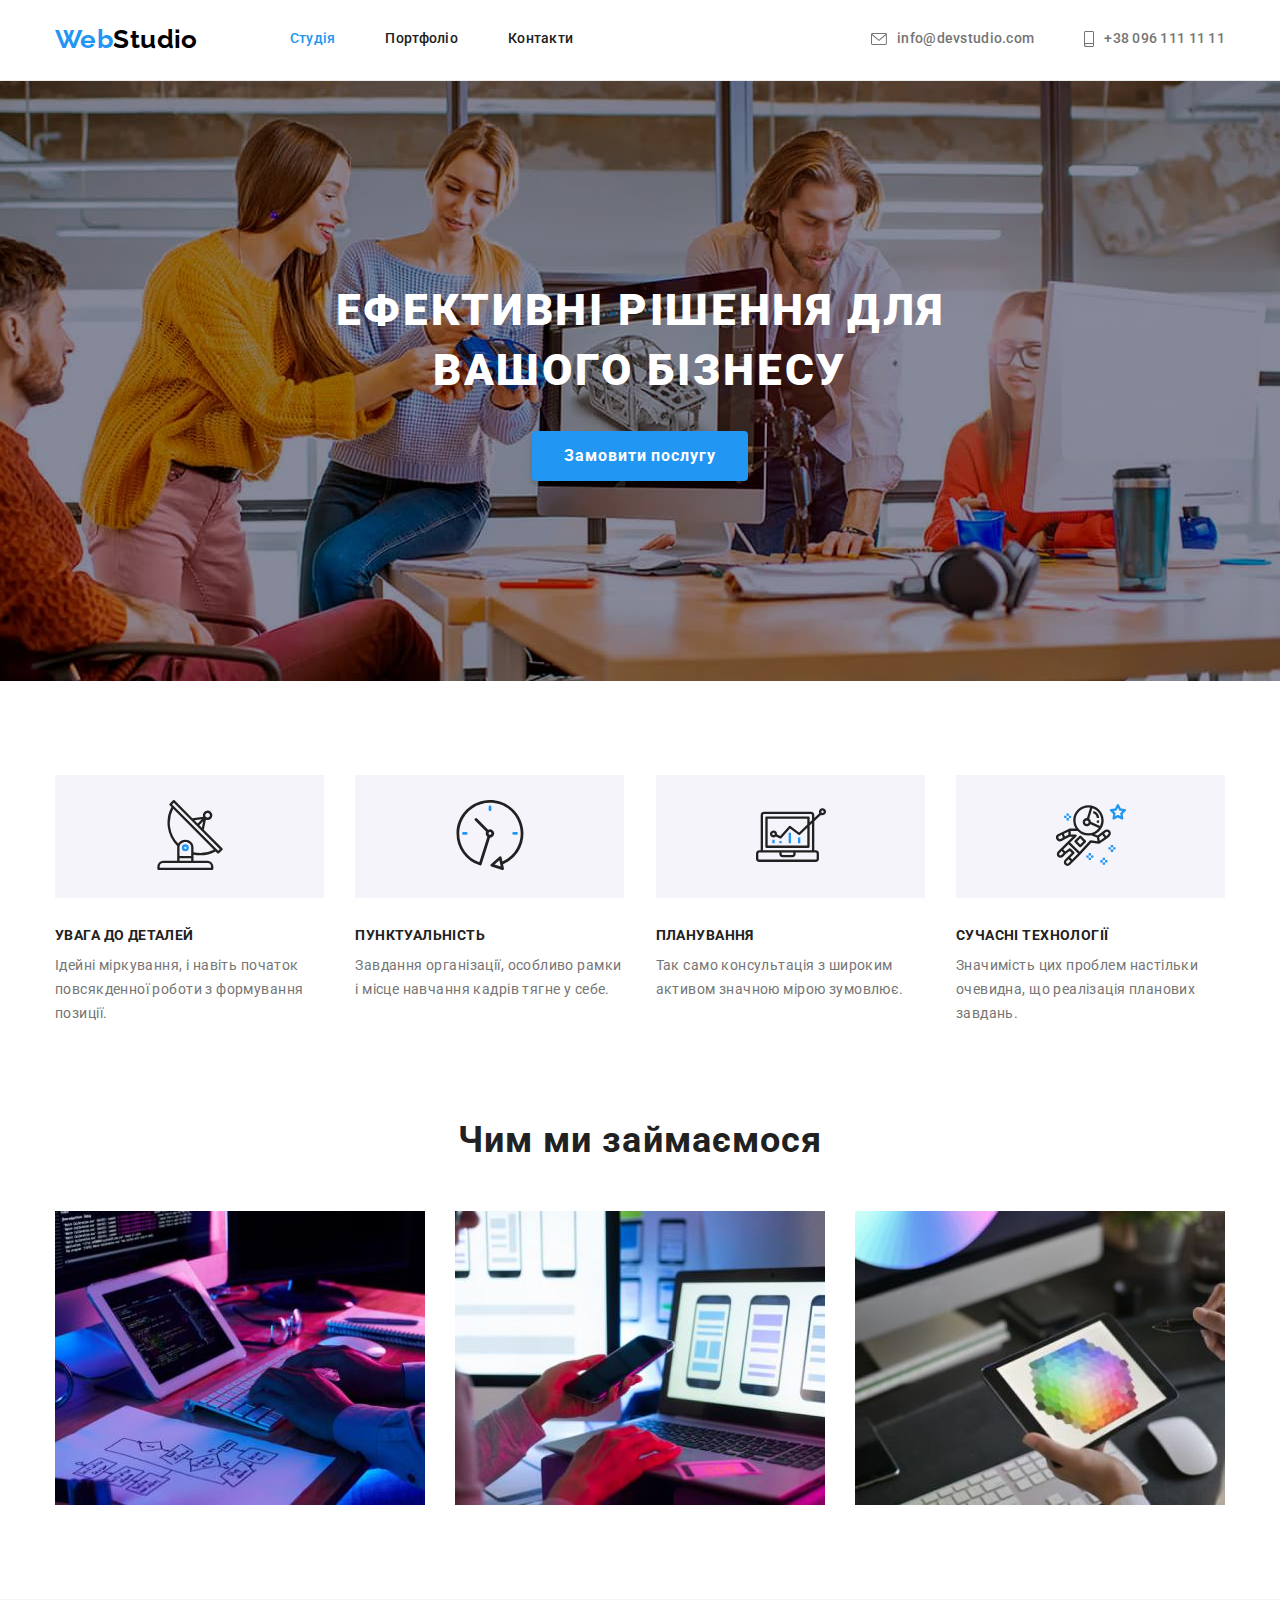
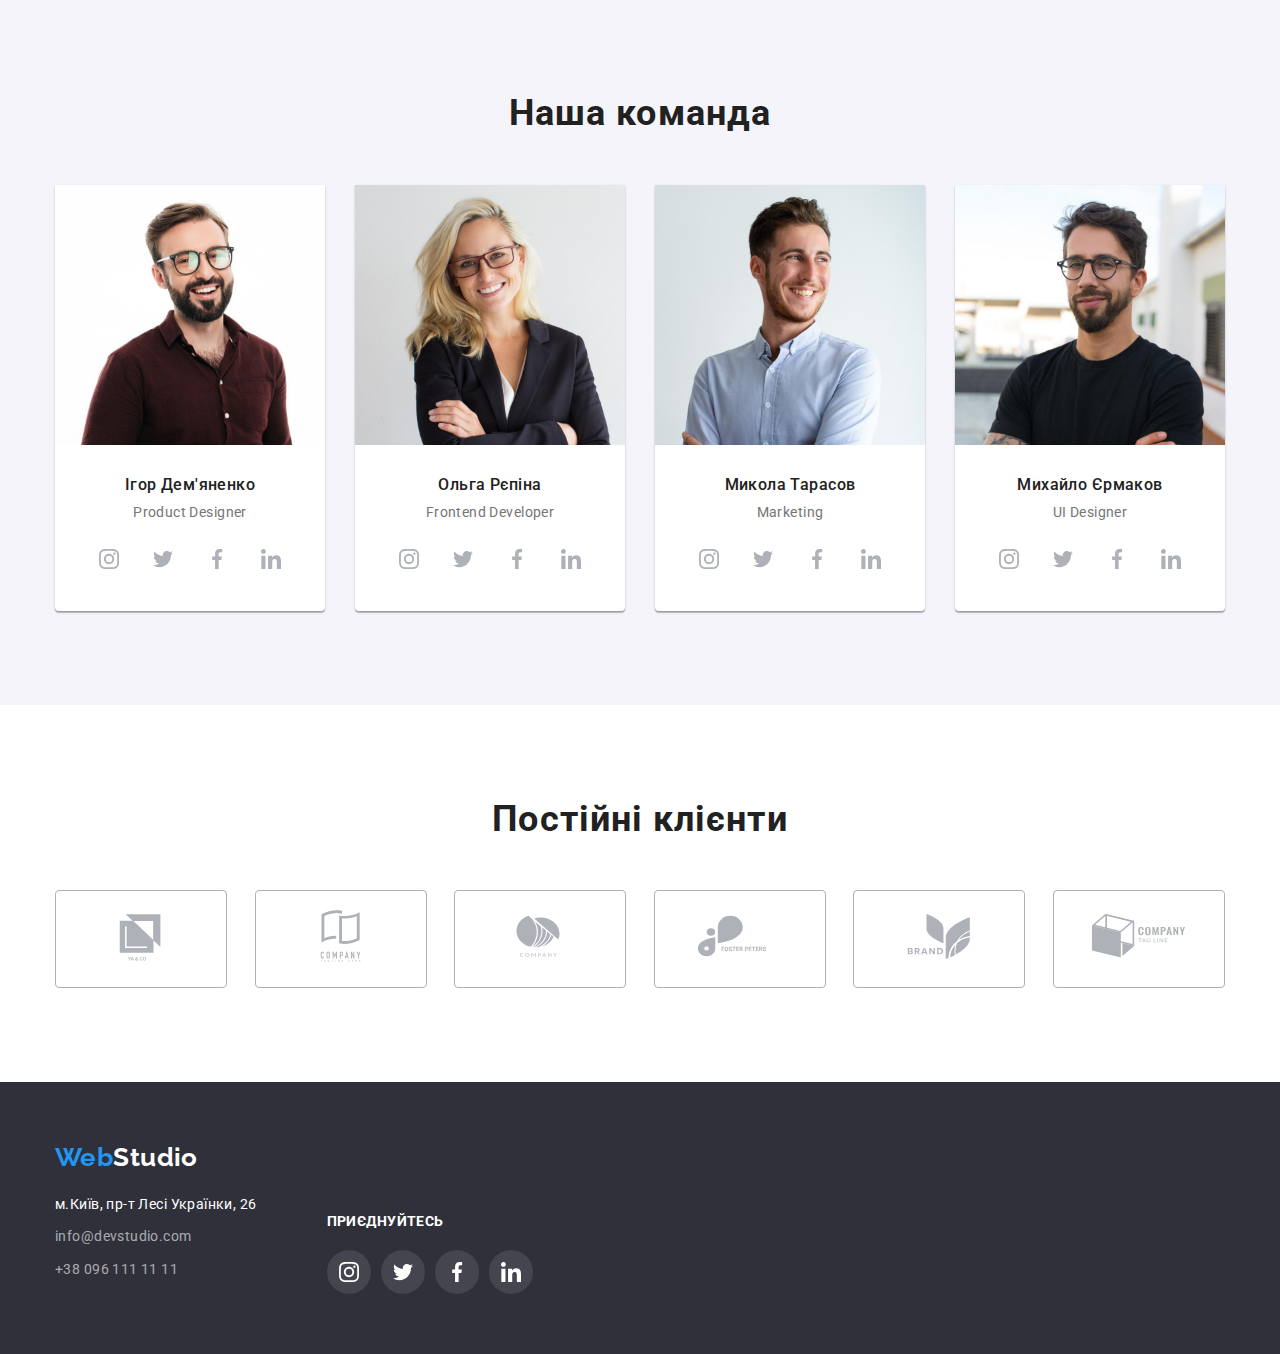
==== commit e3c63c0c: "Add corrections from hw3" ====
--- a/index.html
+++ b/index.html
@@ -50,7 +50,7 @@
             </section>
             <section class="features section">
                 <div class="container">
-                    <h2 class="hidden-title">Особливості</h2>
+                    <h2 class="visually-hidden">Особливості</h2>
                     <ul class="flex-block">
                         <li class="features-item">
                             <div class="features-bcg">
--- a/css/main.css
+++ b/css/main.css
@@ -30,6 +30,11 @@
     margin: 0;
 }
 
+img {
+    display: block;
+    max-width: 100%;
+}
+
 .link {
     text-decoration: none;
     color: inherit;
@@ -48,11 +53,11 @@
 .page-header .container {
     align-items: center;
     justify-content: center;
-    padding: 24px 0;
 }
 
 .page-header{
     border-bottom: 1px solid var(--header-line);
+    padding: 24px 0 25px;
 }
 
 .logo span {
@@ -106,12 +111,18 @@
     letter-spacing: 0.02em;
 }
 
+.contacts-item .link {
+    display: flex;
+    align-items: center;
+}
+
 .contacts-icon {
     fill: var(--main-color);
     margin-right: 10px;
 }
 
-.contacts-icon:hover, .contacts-icon:focus {
+.contacts-item .link:hover .contacts-icon,
+.contacts-item .link:focus .contacts-icon {
     fill: var(--accent-color);
 }
 
@@ -120,7 +131,7 @@
     linear-gradient(var(--hero-overlay), var(--hero-overlay));
     background-position: center;
     background-repeat: no-repeat;
-    padding: 200px 20px;
+    padding: 200px 0;
 }
 
 .hero .container {
@@ -145,6 +156,7 @@
     background-color: var(--accent-color);
     color: var(--white-color);
     font-family: Roboto, Montserrat, DM Sans, sans-serif;
+    font-size: 16px;
     font-weight: 700;
     line-height: 1.88;
     letter-spacing: 0.06em;
@@ -160,9 +172,15 @@
     background-color: var(--btn-hover);
 }
 
-.hidden-title{
-    visibility: hidden;
-    margin-bottom: -28px;
+.visually-hidden {
+    position: absolute;
+    width: 1px;
+    height: 1px;
+    margin: -1px;
+    padding: 0;
+    overflow: hidden;
+    border: 0;
+    clip: rect(0 0 0 0);
 }
 
 .section-title {
@@ -233,6 +251,7 @@
     font-size: 16px;
     line-height: 1.19;
     text-align: center;
+    margin-bottom: 4px;
 }
 
 .team-text {
@@ -268,7 +287,8 @@
     fill: var(--logo-icons);
 }
 
-.team .social-icon:hover, .social-icon:focus {
+.social-link:hover .social-icon,
+.social-link:focus .social-icon {
     fill: var(--white-color)
 }
 
@@ -291,7 +311,8 @@
     fill: var(--logo-icons);
 }
 
-.clients-icon:hover, .clients-link:focus {
+.clients-link:hover .clients-icon, 
+.clients-link:focus .clients-icon {
     fill: var(--accent-color);
 }
 
@@ -404,6 +425,10 @@
     margin-right: 0;
 }
 
+.cards-item:nth-last-child(-n + 3) {
+    margin-bottom: 0;
+}
+
 .cards-item:hover {
     box-shadow: 0px 1px 1px rgba(0, 0, 0, 0.12), 0px 4px 4px rgba(0, 0, 0, 0.06), 1px 4px 6px rgba(0, 0, 0, 0.16);
 }
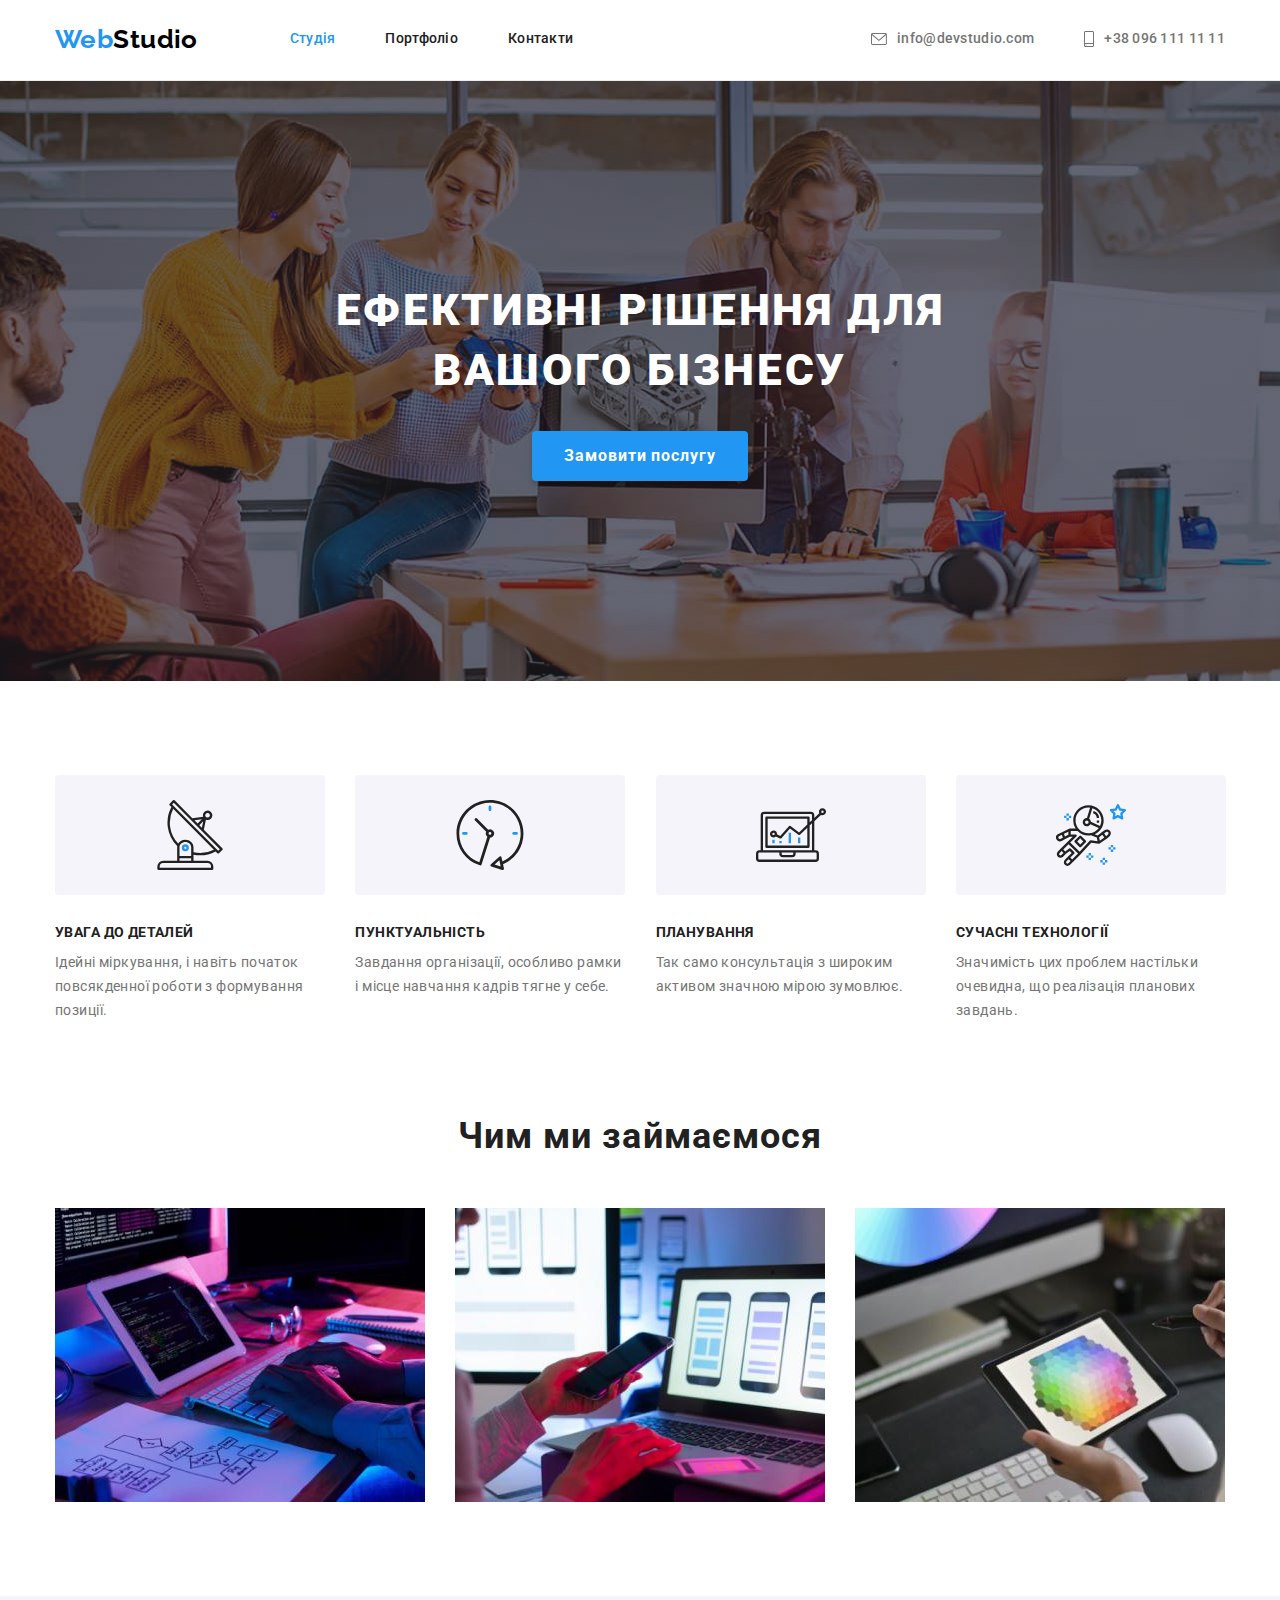
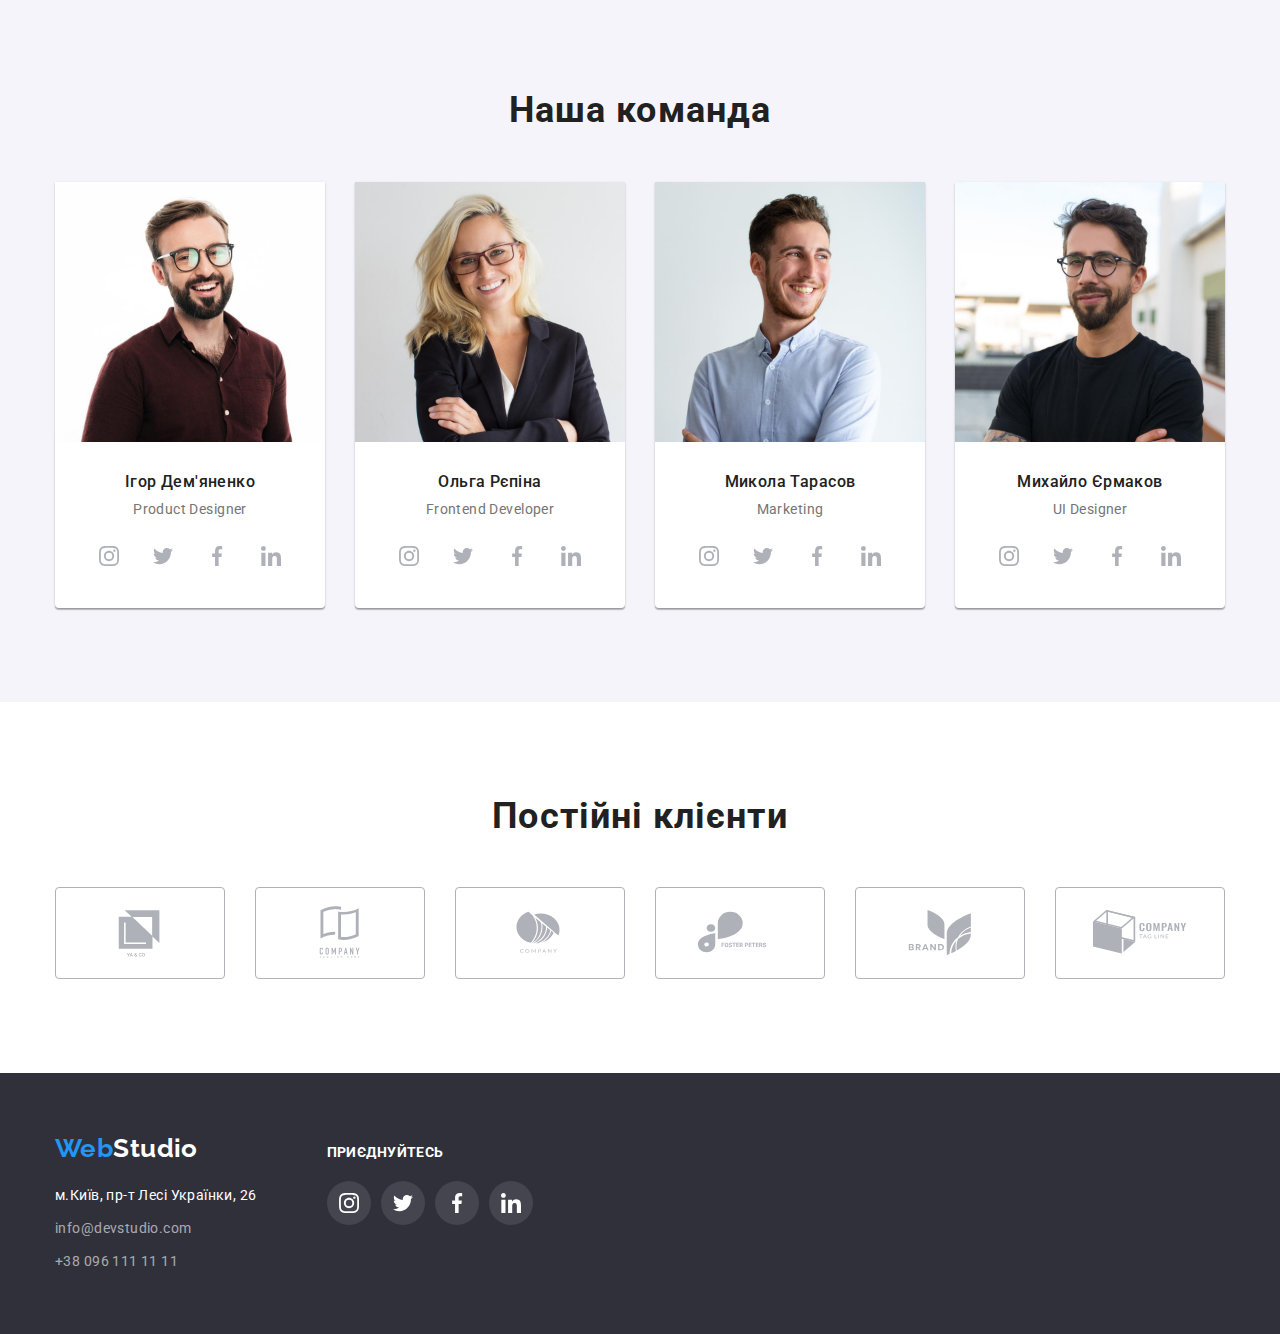
==== commit e263782e: "Add corrections from feedback" ====
--- a/index.html
+++ b/index.html
@@ -333,7 +333,7 @@
                     </address>
                 </div>
                 <div class="join-block">
-                    <h2 class="join-title">Приєднуйтесь</h2>
+                    <p class="join-title">Приєднуйтесь</p>
                     <ul class="flex-block">
                         <li class="social-item">
                             <a href="" class="social-link">
--- a/css/main.css
+++ b/css/main.css
@@ -33,6 +33,7 @@
 img {
     display: block;
     max-width: 100%;
+    height: auto;
 }
 
 .link {
@@ -127,11 +128,14 @@
 }
 
 .hero {
-    background-image: url(../images/hero-bcg.jpg),
-    linear-gradient(var(--hero-overlay), var(--hero-overlay));
+    background-image: linear-gradient(var(--hero-overlay), var(--hero-overlay)),
+    url(../images/hero-bcg.jpg);
     background-position: center;
     background-repeat: no-repeat;
     padding: 200px 0;
+    max-width: 1600px;
+    margin-left: auto;
+    margin-right: auto;
 }
 
 .hero .container {
@@ -212,8 +216,13 @@
 }
 
 .features-bcg{
+    display: flex;
+    align-items: center;
+    justify-content: center;
+    width: 270px;
+    height: 120px;
     background-color: var(--secondary-bcg);
-    padding: 25px 100px;
+    border-radius: 4px;
 }
 
 .features-title {
@@ -295,12 +304,19 @@
 .clients .flex-block {
     justify-content: space-between;
 }
+.clients-item {
+    width: 170px;
+    height: 92px;
+}
 
 .clients-link {
-    padding: 16px 32px;
+    width: 100%;
+    height: 100%;
+    display: flex;
+    align-items: center;
+    justify-content: center;
     border: 1px solid var(--logo-icons);
     border-radius: 4px;
-    display: block;
 }
 
 .clients-link:hover, .clients-link:focus {
@@ -323,6 +339,7 @@
 
 .page-footer .container {
     display: flex;
+    align-items: baseline;
 }
 
 .page-footer .logo {
@@ -355,9 +372,6 @@
 
 .adr-block {
     margin-right: 70px;
-}
-.join-block {
-    margin-top: 72px;
 }
 
 .join-block .social-item:not(:last-child) {
@@ -429,7 +443,12 @@
     margin-bottom: 0;
 }
 
-.cards-item:hover {
+.cards-item .link {
+    display: block;
+}
+
+.cards-item .link:hover,
+.cards-item .link:focus {
     box-shadow: 0px 1px 1px rgba(0, 0, 0, 0.12), 0px 4px 4px rgba(0, 0, 0, 0.06), 1px 4px 6px rgba(0, 0, 0, 0.16);
 }
 
